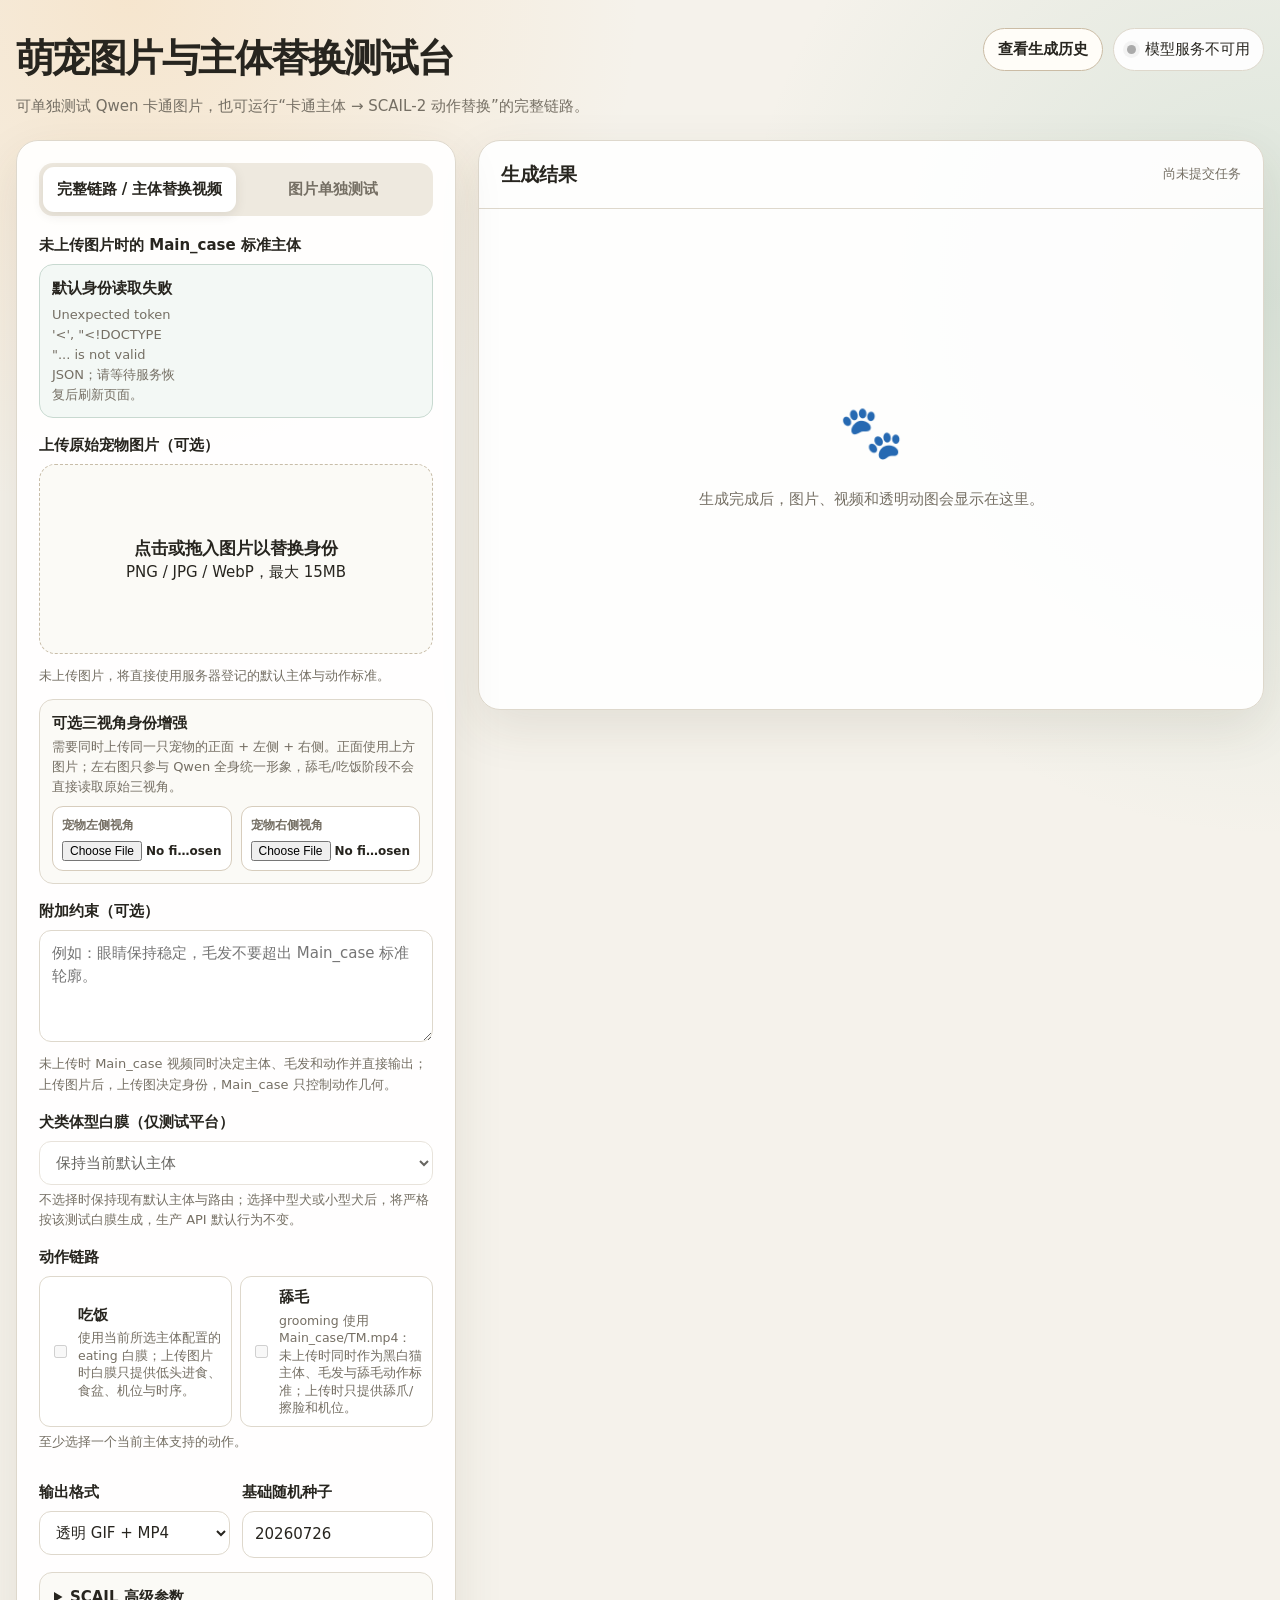
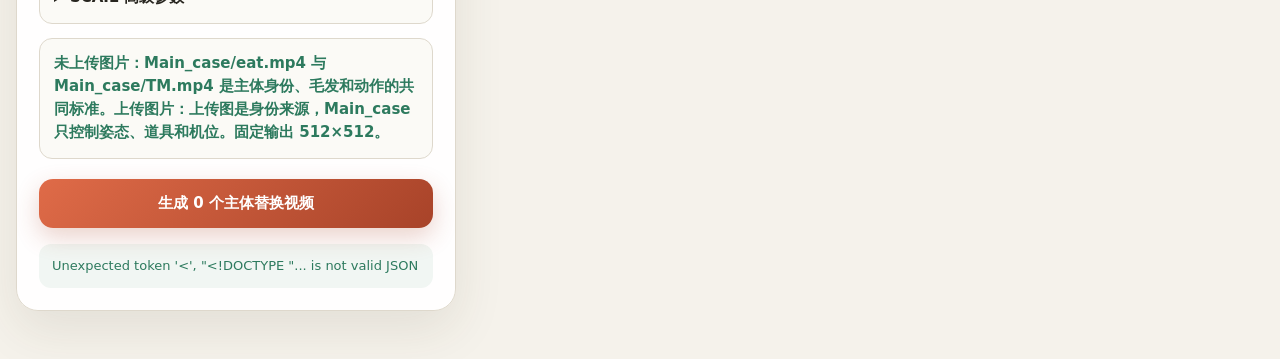
==== web/platform/index.html @ 547b2677 "feat: add test-platform dog size profiles" ====
<!doctype html>
<html lang="zh-CN">
<head>
  <meta charset="utf-8">
  <meta name="viewport" content="width=device-width, initial-scale=1">
  <title>萌宠图片与主体替换测试台</title>
  <style>
    :root {
      --bg: #f5f2eb;
      --paper: rgba(255, 255, 255, .92);
      --ink: #27251f;
      --muted: #756f64;
      --line: #ded8cc;
      --brand: #df6b48;
      --brand-dark: #a84329;
      --green: #2d7a5e;
      --shadow: 0 18px 50px rgba(73, 57, 34, .10);
    }
    * { box-sizing: border-box; }
    body {
      margin: 0;
      color: var(--ink);
      background:
        radial-gradient(circle at 10% 0%, rgba(249, 190, 115, .24), transparent 32rem),
        radial-gradient(circle at 100% 15%, rgba(110, 173, 151, .20), transparent 34rem),
        var(--bg);
      font: 15px/1.55 "Microsoft YaHei", "PingFang SC", system-ui, sans-serif;
    }
    button, input, textarea, select { font: inherit; }
    .shell { width: min(1380px, calc(100% - 32px)); margin: 0 auto; padding: 28px 0 48px; }
    header { display: flex; align-items: flex-start; justify-content: space-between; gap: 24px; margin-bottom: 22px; }
    h1 { margin: 0; font-size: clamp(26px, 3vw, 40px); letter-spacing: -.04em; }
    .subtitle { margin: 7px 0 0; color: var(--muted); }
    .header-actions { display: flex; align-items: center; gap: 10px; }
    .health { display: flex; align-items: center; gap: 9px; padding: 9px 13px; border: 1px solid var(--line); border-radius: 999px; background: var(--paper); white-space: nowrap; }
    .history-link { padding: 9px 14px; border: 1px solid #cbbca5; border-radius: 999px; color: var(--ink); background: #fffdf8; text-decoration: none; font-weight: 800; white-space: nowrap; }
    .history-link:hover { border-color: var(--brand); color: var(--brand-dark); background: #fff5ee; }
    .dot { width: 9px; height: 9px; border-radius: 50%; background: #aaa; box-shadow: 0 0 0 4px rgba(0,0,0,.04); }
    .dot.ok { background: #34a477; }
    .grid { display: grid; grid-template-columns: minmax(330px, 440px) minmax(0, 1fr); gap: 22px; align-items: start; }
    .card { border: 1px solid var(--line); border-radius: 22px; background: var(--paper); box-shadow: var(--shadow); overflow: hidden; }
    .form-card { padding: 22px; position: sticky; top: 18px; }
    .tabs { display: grid; grid-template-columns: 1fr 1fr; padding: 4px; background: #eee9df; border-radius: 14px; margin-bottom: 18px; }
    .tab { border: 0; background: transparent; color: var(--muted); padding: 11px; border-radius: 11px; cursor: pointer; font-weight: 700; }
    .tab.active { background: white; color: var(--ink); box-shadow: 0 3px 12px rgba(55, 47, 36, .10); }
    label.title { display: block; margin: 16px 0 7px; font-weight: 700; }
    .hint { color: var(--muted); font-size: 13px; margin-top: 5px; }
    .drop { display: grid; place-items: center; min-height: 190px; border: 1.5px dashed #c8bda9; border-radius: 16px; background: #fbfaf6; cursor: pointer; overflow: hidden; position: relative; text-align: center; }
    .drop.drag { border-color: var(--brand); background: #fff5ee; }
    .drop input { position: absolute; inset: 0; opacity: 0; cursor: pointer; }
    .drop img { width: 100%; height: 250px; object-fit: contain; display: none; background: repeating-conic-gradient(#eee 0 25%, #fff 0 50%) 0/20px 20px; }
    .drop-copy strong { display: block; font-size: 17px; }
    .default-subject { display: grid; grid-template-columns: 126px minmax(0, 1fr); gap: 14px; align-items: center; padding: 12px; border: 1px solid #c8d9d0; border-radius: 14px; background: #f3f8f5; }
    .default-subject img { width: 126px; height: 96px; object-fit: contain; border-radius: 10px; background: #52bf4f; }
    .default-subject strong, .default-subject span { display: block; }
    .default-subject span { margin-top: 4px; color: var(--muted); font-size: 13px; }
    .upload-note { display: flex; justify-content: space-between; align-items: center; gap: 10px; margin: 7px 0 0; }
    .clear-image { border: 1px solid #cbbca5; border-radius: 9px; padding: 6px 10px; color: var(--brand-dark); background: #fffdf8; cursor: pointer; font-size: 12px; font-weight: 700; }
    .identity-views { margin-top: 12px; padding: 12px; border: 1px solid var(--line); border-radius: 14px; background: #fbfaf6; }
    .identity-views > strong { display: block; }
    .identity-views > .hint { display: block; margin: 2px 0 9px; }
    .side-view-grid { display: grid; grid-template-columns: 1fr 1fr; gap: 9px; }
    .side-view { display: grid; gap: 6px; padding: 9px; border: 1px solid #d7cdbd; border-radius: 11px; background: white; color: var(--muted); font-size: 12px; font-weight: 700; }
    .side-view input { width: 100%; min-width: 0; color: var(--ink); font-size: 12px; }
    .side-view img { display: none; width: 100%; height: 112px; object-fit: contain; border-radius: 8px; background: repeating-conic-gradient(#eee 0 25%, #fff 0 50%) 0/16px 16px; }
    .action-check { align-items: flex-start; padding: 12px; }
    .action-check strong, .action-check small { display: block; }
    .action-check small { margin-top: 2px; color: var(--muted); line-height: 1.4; }
    textarea, input[type="number"], select { width: 100%; border: 1px solid var(--line); border-radius: 12px; background: white; color: var(--ink); outline: none; padding: 11px 12px; }
    textarea:focus, input:focus { border-color: var(--brand); box-shadow: 0 0 0 3px rgba(223,107,72,.12); }
    textarea { resize: vertical; min-height: 112px; }
    #customPoses { min-height: 74px; }
    .checks { display: grid; grid-template-columns: 1fr 1fr; gap: 8px; }
    .check { display: flex; align-items: center; gap: 8px; border: 1px solid var(--line); border-radius: 11px; padding: 9px 10px; background: #fff; cursor: pointer; }
    .row { display: grid; grid-template-columns: 1fr 1fr; gap: 12px; }
    .switch { display: flex; align-items: center; gap: 9px; padding: 10px 0 2px; }
    .mode-note, .lora-panel, .advanced { margin-top: 14px; padding: 13px 14px; border: 1px solid var(--line); border-radius: 13px; background: #fbfaf6; }
    .mode-note { color: var(--green); font-weight: 700; }
    .lora-panel .title { margin-top: 0; }
    .lora-file { width: 100%; padding: 9px; border: 1px dashed #bcae97; border-radius: 10px; background: white; }
    .lora-items { display: grid; gap: 8px; margin-top: 10px; }
    .lora-entry { display: grid; grid-template-columns: minmax(0, 1fr) 110px auto; gap: 10px; align-items: center; padding: 9px 10px; border: 1px solid var(--line); border-radius: 10px; background: white; }
    .lora-entry strong { display: block; overflow: hidden; text-overflow: ellipsis; white-space: nowrap; font-size: 13px; }
    .lora-entry small { color: var(--muted); }
    .lora-entry label { color: var(--muted); font-size: 12px; }
    .lora-entry input { margin-top: 3px; }
    .lora-remove { border: 1px solid #e4b7aa; border-radius: 9px; padding: 8px 10px; background: #fff7f4; color: var(--brand-dark); cursor: pointer; font-weight: 700; }
    .lora-remove:hover { border-color: var(--brand); background: #ffede7; }
    .lora-empty { padding: 9px 10px; border-radius: 10px; background: #f3efe7; color: var(--muted); font-size: 13px; }
    .profile-loras { display: grid; grid-template-columns: minmax(0, 1fr); gap: 6px; width: 100%; min-width: 0; margin-top: 9px; }
    .profile-lora {
      display: grid; grid-template-columns: minmax(0, 1fr) max-content; align-items: center;
      gap: 12px; width: 100%; min-width: 0; max-width: 100%; overflow: hidden;
      padding: 8px 10px; border-radius: 9px; background: #fff; border: 1px solid var(--line); font-size: 12px;
    }
    .profile-lora span:first-child { min-width: 0; overflow: hidden; text-overflow: ellipsis; white-space: nowrap; }
    .profile-lora strong { min-width: 3ch; white-space: nowrap; color: var(--green); text-align: right; }
    .fusion-note { align-self: end; padding: 10px 0 3px; color: var(--muted); font-size: 12px; }
    .advanced summary { cursor: pointer; font-weight: 800; }
    .param-grid { display: grid; grid-template-columns: repeat(3, 1fr); gap: 10px; margin-top: 10px; }
    .param-grid label { color: var(--muted); font-size: 12px; }
    .param-grid input { margin-top: 4px; }
    .actions { margin-top: 20px; }
    .submit { width: 100%; border: 0; border-radius: 14px; padding: 13px 16px; color: white; background: linear-gradient(135deg, var(--brand), var(--brand-dark)); cursor: pointer; font-weight: 800; box-shadow: 0 9px 24px rgba(168,67,41,.24); }
    .submit:disabled { opacity: .55; cursor: wait; }
    .skip-video { width: 100%; margin-top: 9px; border: 1px solid #b8aa92; border-radius: 14px; padding: 12px 16px; color: var(--ink); background: #fffdf8; cursor: pointer; font-weight: 800; }
    .skip-video:hover { background: #f7f2e8; border-color: #927d5d; }
    .skip-video:disabled { opacity: .55; cursor: wait; }
    .cancel-job { width: 100%; margin-top: 9px; border: 1px solid #c84d3a; border-radius: 14px; padding: 12px 16px; color: #a53224; background: #fff4f1; cursor: pointer; font-weight: 800; }
    .cancel-job:hover { background: #ffe7e1; }
    .cancel-job:disabled { opacity: .55; cursor: wait; }
    .result-head { display: flex; justify-content: space-between; align-items: center; gap: 16px; padding: 19px 22px; border-bottom: 1px solid var(--line); }
    .result-head h2 { margin: 0; font-size: 19px; }
    .stage { color: var(--muted); font-size: 13px; }
    .status-wrap { padding: 18px 22px; border-bottom: 1px solid var(--line); display: none; }
    .status-line { display: flex; justify-content: space-between; gap: 20px; margin-bottom: 8px; }
    .progress { height: 8px; border-radius: 99px; background: #ebe6dc; overflow: hidden; }
    .progress > div { height: 100%; width: 0; background: linear-gradient(90deg, var(--brand), #f4ad68); transition: width .35s ease; }
    .error { display: none; margin-top: 12px; padding: 11px 13px; color: #8f2f22; background: #fff0ed; border-radius: 10px; white-space: pre-wrap; }
    .warning { display: none; margin-top: 12px; padding: 11px 13px; color: #805118; background: #fff6df; border: 1px solid #efd296; border-radius: 10px; white-space: pre-wrap; }
    .empty { min-height: 500px; display: grid; place-items: center; color: var(--muted); text-align: center; padding: 32px; }
    .empty-icon { font-size: 52px; filter: grayscale(.2); }
    .gallery { display: none; padding: 18px; grid-template-columns: repeat(2, minmax(0, 1fr)); gap: 16px; }
    .output { border: 1px solid var(--line); border-radius: 16px; overflow: hidden; background: #fff; }
    .output.warning-output { border-color: #e4b55e; }
    .media { aspect-ratio: 1; display: grid; place-items: center; background: repeating-conic-gradient(#e9e9e7 0 25%, #fff 0 50%) 0/24px 24px; }
    .media.opaque { background: #f3efe7; }
    .media img, .media video { width: 100%; height: 100%; object-fit: contain; }
    .meta { display: flex; justify-content: space-between; align-items: center; gap: 12px; padding: 11px 13px; }
    .meta strong { display: block; font-size: 14px; }
    .meta small { color: var(--muted); }
    .download { color: var(--brand-dark); text-decoration: none; font-weight: 700; white-space: nowrap; }
    .engine { margin-top: 16px; padding: 12px 13px; border-radius: 12px; background: #f1f6f3; color: var(--green); font-size: 13px; }
    [hidden] { display: none !important; }
    @media (max-width: 900px) {
      .grid { grid-template-columns: 1fr; }
      .form-card { position: static; }
      header { flex-direction: column; }
      .header-actions { width: 100%; flex-wrap: wrap; }
    }
    @media (max-width: 560px) {
      .shell { width: min(100% - 20px, 1380px); padding-top: 18px; }
      .gallery { grid-template-columns: 1fr; padding: 12px; }
      .form-card { padding: 16px; }
      .checks, .row, .param-grid, .side-view-grid { grid-template-columns: 1fr; }
      .default-subject { grid-template-columns: 92px minmax(0, 1fr); }
      .default-subject img { width: 92px; height: 76px; }
    }
  </style>
</head>
<body>
  <div class="shell">
    <header>
      <div>
        <h1>萌宠图片与主体替换测试台</h1>
        <p class="subtitle">可单独测试 Qwen 卡通图片，也可运行“卡通主体 → SCAIL‑2 动作替换”的完整链路。</p>
      </div>
      <div class="header-actions">
        <a class="history-link" href="history" target="_blank" rel="noopener">查看生成历史</a>
        <div class="health"><span id="healthDot" class="dot"></span><span id="healthText">正在检查模型…</span></div>
      </div>
    </header>

    <main class="grid">
      <section class="card form-card">
        <div class="tabs" role="tablist" aria-label="生成模式">
          <button class="tab active" type="button" role="tab" aria-selected="true" data-ui-mode="replacement">完整链路 / 主体替换视频</button>
          <button class="tab" type="button" role="tab" aria-selected="false" data-ui-mode="image">图片单独测试</button>
        </div>

        <form id="form">
          <input id="subjectProfile" name="subject_profile" type="hidden" value="">

          <label id="defaultSubjectLabel" class="title">未上传图片时的 Main_case 标准主体</label>
          <div id="defaultSubject" class="default-subject">
            <img id="defaultSubjectPreview" alt="默认身份预览" hidden>
            <div>
              <strong id="defaultSubjectName">正在读取服务器默认身份…</strong>
              <span id="defaultSubjectStatus">正在读取 Main_case 主体与动作标准。</span>
            </div>
          </div>

          <label id="imageLabel" class="title">上传原始宠物图片（可选）</label>
          <div id="drop" class="drop">
            <input id="image" name="image" type="file" accept="image/png,image/jpeg,image/webp">
            <div id="dropCopy" class="drop-copy"><strong id="dropTitle">点击或拖入图片以替换身份</strong><span>PNG / JPG / WebP，最大 15MB</span></div>
            <img id="preview" alt="上传主体预览">
          </div>
          <div class="upload-note">
            <span id="subjectSourceHint" class="hint">未上传图片，将直接使用 Main_case 标准视频中的主体与动作。</span>
            <button id="clearImage" class="clear-image" type="button" hidden>移除上传并恢复默认身份</button>
          </div>

          <div id="multiViewPanel" class="identity-views">
            <strong>可选三视角身份增强</strong>
            <span class="hint">需要同时上传同一只宠物的正面 + 左侧 + 右侧。正面使用上方图片；左右图只参与 Qwen 全身统一形象，舔毛/吃饭阶段不会直接读取原始三视角。</span>
            <div class="side-view-grid">
              <label class="side-view">宠物左侧视角
                <input id="imageLeft" name="image_left" type="file" accept="image/png,image/jpeg,image/webp">
                <img id="previewLeft" alt="宠物左侧视角预览">
              </label>
              <label class="side-view">宠物右侧视角
                <input id="imageRight" name="image_right" type="file" accept="image/png,image/jpeg,image/webp">
                <img id="previewRight" alt="宠物右侧视角预览">
              </label>
            </div>
          </div>

          <label id="promptLabel" class="title" for="prompt">附加约束（可选）</label>
          <textarea id="prompt" name="prompt" placeholder="例如：眼睛保持稳定，背部毛发不额外膨胀。未上传图片时按 Main_case 主体与动作标准直出；上传图片时才执行主体替换。"></textarea>
          <p id="promptHint" class="hint">未上传图片：Main_case/eat.mp4 与 TM.mp4 同时决定主体、毛发、动作和道具并确定性直出。上传图片：上传图决定身份，Main_case 只提供动作几何。</p>

          <div id="replacementPanel">
            <label class="title" for="dogSizeProfile">犬类体型白膜（仅测试平台）</label>
            <select id="dogSizeProfile" disabled>
              <option value="">保持当前默认主体</option>
              <option value="dog_medium_white_model_test_v1">中型犬</option>
              <option value="dog_small_white_model_test_v1">小型犬</option>
            </select>
            <p id="dogSizeHint" class="hint">不选择时保持现有默认主体与路由；选择中型犬或小型犬后，将严格按该测试白膜生成，生产 API 默认行为不变。</p>

            <label class="title">动作链路</label>
            <div class="checks">
              <label class="check action-check">
                <input class="action" type="checkbox" value="eating" checked disabled>
                <span><strong>吃饭</strong><small>使用当前所选主体配置的 eating 白膜；上传图片时白膜只提供低头进食、食盆、机位与时序。</small></span>
              </label>
              <label class="check action-check">
                <input class="action" type="checkbox" value="grooming" disabled>
                <span><strong>舔毛</strong><small>grooming 使用 Main_case/TM.mp4：未上传时同时作为黑白猫主体、毛发与舔毛动作标准；上传时只提供舔爪/擦脸和机位。</small></span>
              </label>
              <label class="check action-check" hidden>
                <input class="action" type="checkbox" value="standing" disabled>
                <span><strong>站立</strong><small>使用所选中型犬或小型犬的 standing 白膜；上传图片时白膜只提供犬类体型、站姿动作几何、机位与时序。</small></span>
              </label>
            </div>
            <p id="actionHint" class="hint">至少选择一个当前主体支持的动作；同时选择时按顺序生成多段视频。服务器会使用对应标准视频的标准化运行副本。</p>

            <div class="row">
              <div>
                <label class="title" for="format">输出格式</label>
                <select id="format">
                  <option value="transparent_gif">透明 GIF + MP4</option>
                  <option value="mp4">仅 MP4</option>
                </select>
              </div>
              <div>
                <label class="title" for="seed">基础随机种子</label>
                <input id="seed" type="number" min="0" value="20260726">
              </div>
            </div>

            <details class="advanced">
              <summary>SCAIL 高级参数</summary>
              <div class="param-grid">
                <label>SCAIL 步数<input id="scailSteps" type="number" min="4" max="12" value="6"></label>
                <label>动作跟随强度<input id="poseStrength" type="number" min="0" max="2" step="0.05" placeholder="按动作默认值"></label>
              </div>
              <p class="hint">推荐保持 6 步并留空动作跟随强度；留空时吃饭和舔毛会分别使用已验证的默认值。</p>
            </details>

            <div class="mode-note">未上传图片：Main_case/eat.mp4 与 Main_case/TM.mp4 是主体身份、毛发和动作的共同标准。上传图片：上传图是身份来源，Main_case 只控制姿态、道具和机位。固定输出 512×512。</div>
          </div>

          <div id="imagePanel" hidden>
            <div id="imageProfilePanel" class="lora-panel">
              <label class="title" for="imageProfile">图片基准配置</label>
              <select id="imageProfile">
                <option value="pet-multipose-20260717-v2" data-lora-count="2" data-qwen-steps="6" data-identity-palette-guard="true" selected>20260717 小猫多姿态统一基准 v2</option>
                <option value="">不使用任务基准</option>
              </select>
              <p class="hint">统一身份、毛色、3D 卡通风格、完整全身构图、LoRA 与 Qwen 参数；中文提示词会先在服务器本地翻译为英文。</p>
              <div id="profileLoras" class="profile-loras">
                <div class="profile-lora"><span title="宠物小猫 _ 写实摄影_v3.0.safetensors">宠物小猫 _ 写实摄影_v3.0.safetensors</span><strong>0.50</strong></div>
                <div class="profile-lora"><span title="Qwen Image-Kitten Photography_QWEN-小猫摄影.safetensors">Qwen Image-Kitten Photography_QWEN-小猫摄影.safetensors</span><strong>0.60</strong></div>
              </div>
              <p id="profilePolicy" class="hint">未添加额外 LoRA 时使用以上基准；添加后可选择替换或叠加。</p>
            </div>

            <div class="lora-panel">
              <label class="title" for="lora">逐个添加用户 LoRA（可选）</label>
              <input id="lora" class="lora-file" type="file" accept=".safetensors,application/octet-stream">
              <p class="hint">每次添加 1 个，最多 4 个；单个最大 2GB、合计最大 4GB。可单独删除，并按规范化文件名拦截重复添加。</p>
              <div id="loraEntries" class="lora-items"><div class="lora-empty">尚未添加额外 LoRA，将使用上方图片基准</div></div>
              <div class="row">
                <div>
                  <label class="title" for="loraMode">融合方式</label>
                  <select id="loraMode">
                    <option id="loraModeReplace" value="replace">上传 LoRA 替换图片基准</option>
                    <option id="loraModeStack" value="stack">上传 LoRA 叠加图片基准</option>
                  </select>
                </div>
                <div id="fusionNote" class="fusion-note">“替换”只使用上传项；“叠加”会把上传项接在基准 LoRA 后。</div>
              </div>
            </div>

            <label class="title">图片姿态</label>
            <div class="checks">
              <label class="check"><input class="pose" data-pose-key="running" type="checkbox" value="三分之四侧面完整全身视角，呈稳定的起跑准备站姿；身体略微前倾，头部自然抬起，四条腿完整可见并前后错开，四只完整爪全部清晰压在同一地面基线上且没有悬空缝隙，远侧腿不能被身体遮住或与近侧腿重叠；尾巴从根部到末端完整可见。这是供后续动画使用的静态落地准备姿态，不是奔跑瞬间、跳跃或四脚腾空" checked><span>奔跑</span></label>
              <label class="check"><input class="pose" data-pose-key="eating" type="checkbox" value="俯身低头，嘴巴凑近浅米色陶瓷猫粮碗，碗内装有棕色颗粒猫粮，正在进食的自然动态" checked><span>吃饭</span></label>
              <label class="check"><input class="pose" data-pose-key="drinking" type="checkbox" value="俯身低头，嘴巴凑近浅米色陶瓷水碗，碗内装有平静清水，一小段短小粉色三角形舌尖从下唇伸出并与水面相交接触，舌尖长度不超过头部宽度的二十分之一，正在喝水的自然动态" checked><span>喝水</span></label>
              <label class="check"><input class="pose" data-pose-key="lying_down" type="checkbox" value="身体自然降低并完整趴卧，胸腹贴近地面，前爪平行向前伸出，后腿自然收拢，头部轻轻抬起，尾巴沿身体一侧完整弯曲，安静趴卧的自然状态" checked><span>趴卧</span></label>
            </div>
            <label class="title" for="customPoses">自定义姿态（可选，每行一个）</label>
            <textarea id="customPoses" placeholder="例如：sitting and gently waving one front paw"></textarea>
            <p id="imagePoseHint" class="hint">每次任务都会生成 1 张卡通角色基准图，并生成全部所选姿态图；至少选择或填写一个姿态。</p>

            <details class="advanced">
              <summary>Qwen 高级参数</summary>
              <div class="param-grid">
                <label>Qwen 步数<input id="qwenSteps" type="number" min="1" max="30" value="6"></label>
                <label>Qwen CFG<input id="qwenCfg" type="number" min="0.1" max="5" step="0.1" value="1.0"></label>
                <label>重绘强度<input id="qwenDenoise" type="number" min="0.1" max="1" step="0.05" value="1.0"></label>
              </div>
              <p id="qwenHint" class="hint">Qwen 步数允许 1–30；当前图片基准默认使用 6 步。</p>
            </details>

            <div class="row">
              <div>
                <label class="title" for="seedImage">随机种子</label>
                <input id="seedImage" type="number" min="0" value="20260726">
              </div>
            </div>
            <div class="mode-note">图片模式只运行 Qwen 生图，固定提交 keyframe_video + request_kind=image + skip_video=true，不会启动 Wan 或 SCAIL。</div>
          </div>

          <div class="actions">
            <button id="submit" class="submit" type="submit">生成 1 个主体替换视频</button>
            <button id="cancelJob" class="cancel-job" type="button" hidden>终止当前任务</button>
          </div>
          <div id="engine" class="engine">等待 SCAIL‑2 模型信息…</div>
        </form>
      </section>

      <section class="card">
        <div class="result-head"><h2>生成结果</h2><span id="jobId" class="stage">尚未提交任务</span></div>
        <div id="statusWrap" class="status-wrap">
          <div class="status-line"><strong id="stageText">等待中</strong><span id="percent">0%</span></div>
          <div class="progress"><div id="bar"></div></div>
          <div id="warning" class="warning"></div>
          <div id="error" class="error"></div>
        </div>
        <div id="empty" class="empty"><div><div class="empty-icon">🐾</div><p>生成完成后，图片、视频和透明动图会显示在这里。</p></div></div>
        <div id="gallery" class="gallery"></div>
      </section>
    </main>
  </div>

  <script>
    const $ = (id) => document.getElementById(id);
    const MAX_UPLOAD_BYTES = 15 * 1024 * 1024;
    const MAX_LORA_FILES = 4;
    const MAX_LORA_FILE_BYTES = 2 * 1024 * 1024 * 1024;
    const MAX_LORA_TOTAL_BYTES = 4 * 1024 * 1024 * 1024;
    const DEFAULT_IMAGE_PROMPT = '以参考图片中的宠物为唯一身份标准，完整保留毛色和花纹位置、脸型、眼睛颜色与间距、耳形、鼻色、毛长、体型比例和尾巴特征；生成高品质萌系3D卡通角色，毛发细腻柔软，光照明亮柔和，保持自然无衣服无配饰的完整全身形象。不继承或固定参考图中的姿态、肢体坐标和构图，具体动作只由所选姿态决定。';
    const actionLabels = {eating: '吃饭', grooming: '舔毛', standing: '站立'};
    const dogSizeProfileIds = new Set([
      'dog_medium_white_model_test_v1',
      'dog_small_white_model_test_v1'
    ]);
    const loraItems = [];
    const imageProfiles = new Map();
    const subjectProfiles = new Map();
    const promptByMode = {replacement: '', image: DEFAULT_IMAGE_PROMPT};
    const promptTouchedByMode = {replacement: false, image: false};
    let uiMode = 'replacement';
    let healthState = null;
    let imageProfilesInitialized = false;
    let pollTimer = null;
    let currentJob = null;
    let uploadedPreviewUrl = null;
    const sidePreviewUrls = {left: null, right: null};
    let subjectsReady = false;
    let defaultSubjectProfileId = '';
    let availableSubjectActions = new Map();
    let defaultSubjectDisplayName = '';
    let defaultDrivingStandardsSummary = '';
    let pollFailureCount = 0;
    let renderedOutputSignature = null;

    const labels = {
      subject_reference: 'SCAIL 主体参考图（身份/外观）',
      subject_reference_mask: 'SCAIL 主体参考遮罩（身份/外观区域）',
      reference_identity_mask: 'SCAIL 主体参考遮罩（身份/外观区域）',
      main_case_geometry_guide: 'Main_case 动作几何引导图（姿态/道具/机位）',
      main_case_geometry_mask: 'Main_case 动作几何遮罩（主体/道具区域）',
      final_video_fur_surface_audit: '最终视频毛发表面抽帧审计（JSON）',
      uploaded_identity_cutout: '上传主体抠图（身份唯一来源）',
      uploaded_identity_reference_input: '上传主体 SCAIL 输入参考（非默认主体）',
      eating_geometry_guide: 'Main_case 吃饭几何引导图（姿态/道具/机位）',
      grooming_geometry_guide: 'Main_case 舔毛几何引导图（姿态/道具/机位）',
      driving_template: 'Main_case 动作标准（姿态/道具/机位）',
      driving_template_preview: 'Main_case 动作标准预览（姿态/道具/机位）',
      standard_direct_reference: 'Main_case 主体与动作标准参考图',
      standard_direct_selected_frame: 'Main_case 主体与动作标准代表帧',
      standard_direct_mask: 'Main_case 主体与道具标准蒙版',
      standard_direct_provenance: 'Main_case 标准直出溯源（JSON）',
      subject_replacement_video: '主体替换 MP4',
      video_preview: '视频 MP4',
      cartoon_reference: '卡通角色基准图',
      transparent_keyframe: '姿态首帧',
      keyframe: '姿态首帧',
      transparent_gif: '透明 GIF',
      transparent_apng: '软边 APNG',
      transparent_image: '透明图片',
      image: '生成图片'
    };
    const stageLabels = {
      queued: '等待执行',
      waiting_for_gpu: '等待 GPU',
      preparing_subject_replacement: '正在准备主体替换任务',
      preparing_subject_reference: '正在准备身份/外观参考图',
      subject_references_ready: '身份/外观参考已准备完成',
      preparing_driving_template: '正在准备 Main_case 动作标准',
      generating_cartoon_reference: '正在生成卡通基准图',
      retrying_cartoon_reference: '基准图质量或身份不合格，正在自动恢复',
      generating_cartoon_keyframes: '正在生成姿态图片',
      generating_keyframes: '正在生成姿态图片',
      retrying_cartoon_keyframe: '姿态完整性不足，正在换种子重试',
      finalizing_keyframes: '正在整理生成图片',
      completed_keyframes_only: '图片生成完成',
      generating_subject_replacement: '正在使用 SCAIL 生成主体替换视频',
      extracting_transparent_animation: '正在提取透明动图',
      verifying_profile_standard_direct: '正在核验 Main_case 主体与动作标准',
      copying_profile_standard_direct: '正在生成 Main_case 标准白底视频',
      matting_profile_standard_direct_outputs: '正在逐帧移除 Main_case 标准绿幕',
      publishing_profile_standard_transparency: '正在发布 Main_case 标准透明动图',
      stabilizing_transparent_animation: '正在处理透明动图',
      finalizing_subject_replacement: '正在整理主体替换结果',
      cancel_requested: '正在终止任务',
      cancelled: '任务已终止',
      completed: '生成完成',
      failed: '生成失败'
    };

    function selectedActions() {
      return [...document.querySelectorAll('.action:checked:not(:disabled)')].map(input => input.value);
    }

    function selectedSubjectProfile() {
      return subjectProfiles.get($('subjectProfile').value) || null;
    }

    function updateActionCopy() {
      const actions = selectedActions();
      const profile = selectedSubjectProfile();
      const standardName = profile?.display_name || defaultSubjectDisplayName || '当前主体配置';
      if (uiMode === 'replacement') $('submit').textContent = `生成 ${actions.length || 0} 个主体替换视频`;
      $('actionHint').textContent = actions.length
        ? `将按“${standardName}”生成：${actions.map(action => actionLabels[action] || action).join('、')}。未上传时使用所选主体；上传时由上传图提供身份与外观。`
        : '至少选择一个当前主体支持的动作。';
    }

    function selectedImagePoses() {
      const poses = [...document.querySelectorAll('.pose:checked')].map(input => input.value);
      $('customPoses').value.split(/\r?\n/).map(value => value.trim()).filter(Boolean).forEach(value => poses.push(value));
      return poses;
    }

    function imageProfileEnabled() {
      return Boolean($('imageProfile').value);
    }

    function selectedProfileLoraCount() {
      return Math.max(0, Number($('imageProfile').selectedOptions[0]?.dataset.loraCount || 0));
    }

    function maxUploadedLoras() {
      return imageProfileEnabled() && $('loraMode').value === 'stack'
        ? Math.max(0, MAX_LORA_FILES - selectedProfileLoraCount())
        : MAX_LORA_FILES;
    }

    function formatFileSize(bytes) {
      if (bytes >= 1024 ** 3) return `${(bytes / 1024 ** 3).toFixed(2)} GB`;
      if (bytes >= 1024 ** 2) return `${(bytes / 1024 ** 2).toFixed(1)} MB`;
      return `${Math.max(1, Math.round(bytes / 1024))} KB`;
    }

    function loraFilenameKey(filename) {
      return filename.normalize('NFKC').trim().toLocaleLowerCase('zh-CN');
    }

    function renderLoraEntries() {
      $('loraEntries').replaceChildren();
      if (!loraItems.length) {
        const empty = document.createElement('div');
        empty.className = 'lora-empty';
        empty.textContent = imageProfileEnabled() ? '尚未添加额外 LoRA，将使用上方图片基准' : '尚未添加 LoRA';
        $('loraEntries').appendChild(empty);
        return;
      }
      loraItems.forEach((item, index) => {
        const row = document.createElement('div');
        row.className = 'lora-entry';
        const info = document.createElement('div');
        const name = document.createElement('strong');
        name.textContent = `${index + 1}. ${item.file.name}`;
        name.title = item.file.name;
        const size = document.createElement('small');
        size.textContent = formatFileSize(item.file.size);
        info.append(name, size);
        const strengthLabel = document.createElement('label');
        strengthLabel.textContent = '融合强度';
        const strength = document.createElement('input');
        strength.className = 'lora-strength';
        strength.type = 'number';
        strength.min = '0';
        strength.max = '2';
        strength.step = '0.05';
        strength.value = String(item.strength);
        strength.addEventListener('input', () => { item.strength = strength.value; });
        strengthLabel.appendChild(strength);
        const remove = document.createElement('button');
        remove.className = 'lora-remove';
        remove.type = 'button';
        remove.textContent = '删除';
        remove.setAttribute('aria-label', `删除 LoRA：${item.file.name}`);
        remove.addEventListener('click', () => {
          loraItems.splice(index, 1);
          renderLoraEntries();
        });
        row.append(info, strengthLabel, remove);
        $('loraEntries').appendChild(row);
      });
    }

    function addLoraFile(file) {
      if (loraItems.length >= maxUploadedLoras()) return `当前融合配置最多还能添加 ${maxUploadedLoras()} 个 LoRA，请先删除一个或改用“替换”`;
      if (!file.name.toLocaleLowerCase('zh-CN').endsWith('.safetensors')) return 'LoRA 必须是 .safetensors 文件';
      if (file.size > MAX_LORA_FILE_BYTES) return '单个 LoRA 文件不能超过 2GB';
      if (loraItems.some(item => loraFilenameKey(item.file.name) === loraFilenameKey(file.name))) return `文件名“${file.name}”已经添加，请勿重复添加`;
      if (loraItems.reduce((total, item) => total + item.file.size, 0) + file.size > MAX_LORA_TOTAL_BYTES) return 'LoRA 文件合计不能超过 4GB';
      loraItems.push({file, strength: '0.8'});
      return '';
    }

    function renderProfileLoras(profile) {
      $('profileLoras').replaceChildren();
      (profile?.user_loras || []).forEach(item => {
        const row = document.createElement('div');
        row.className = 'profile-lora';
        const name = document.createElement('span');
        name.textContent = item.original_filename || item.model_name;
        name.title = name.textContent;
        const strength = document.createElement('strong');
        strength.textContent = Number(item.strength).toFixed(2);
        row.append(name, strength);
        $('profileLoras').appendChild(row);
      });
    }

    function applyPosePresets(profile) {
      const presets = new Map((profile?.pose_presets || []).map(item => [item.id, item]));
      document.querySelectorAll('.pose[data-pose-key]').forEach(input => {
        const preset = presets.get(input.dataset.poseKey);
        if (!preset) return;
        input.value = preset.prompt_zh;
        input.title = `${preset.label}：${preset.prompt_zh}`;
        const text = input.closest('label')?.querySelector('span');
        if (text) text.textContent = preset.label;
      });
    }

    function applyImageProfile(profile, resetPrompt = false) {
      if (!profile) return;
      renderProfileLoras(profile);
      applyPosePresets(profile);
      if ((resetPrompt || !promptTouchedByMode.image) && profile.default_prompt) {
        promptByMode.image = profile.default_prompt;
        if (uiMode === 'image') $('prompt').value = profile.default_prompt;
        promptTouchedByMode.image = false;
      }
      $('qwenSteps').value = String(profile.qwen_steps || 6);
      $('qwenHint').textContent = `Qwen 步数允许 1–30；当前图片基准默认使用 ${profile.qwen_steps || 6} 步。`;
    }

    function registerImageProfiles(profileState) {
      (profileState?.items || []).forEach(profile => {
        imageProfiles.set(profile.id, profile);
        let option = [...$('imageProfile').options].find(item => item.value === profile.id);
        if (!option) {
          option = document.createElement('option');
          option.value = profile.id;
          $('imageProfile').insertBefore(option, [...$('imageProfile').options].find(item => !item.value) || null);
        }
        option.textContent = profile.label || profile.id;
        option.dataset.loraCount = String(profile.user_loras?.length || 0);
        option.dataset.qwenSteps = String(profile.qwen_steps || 6);
        option.dataset.identityPaletteGuard = profile.identity_palette_guard ? 'true' : 'false';
      });
      const active = imageProfiles.get($('imageProfile').value);
      if (active && !imageProfilesInitialized) applyImageProfile(active);
      else if (active) renderProfileLoras(active);
      imageProfilesInitialized = true;
      updateProfileCopy();
    }

    function updateProfileCopy() {
      const enabled = imageProfileEnabled();
      const profile = imageProfiles.get($('imageProfile').value);
      $('profileLoras').hidden = !enabled;
      $('profilePolicy').textContent = enabled
        ? `${profile?.identity_palette_guard ? '系统会自动识别参考图毛色并拦截重新着色；' : ''}额外 LoRA 可替换或叠加本基准。`
        : '当前不使用任务基准，仅使用本次上传的 LoRA。';
      $('loraModeReplace').textContent = enabled ? '上传 LoRA 替换图片基准' : '替换内置风格 LoRA';
      $('loraModeStack').textContent = enabled ? '上传 LoRA 叠加图片基准' : '叠加内置风格 LoRA';
      $('fusionNote').textContent = enabled ? '“替换”只使用上传项；“叠加”会把上传项接在基准 LoRA 后。' : '每个 LoRA 可单独设置 0–2 强度。';
      renderLoraEntries();
    }

    function updateImageCopy() {
      const poseCount = selectedImagePoses().length;
      if (uiMode === 'image') $('submit').textContent = `生成 ${poseCount + 1} 张图片`;
      $('imagePoseHint').textContent = poseCount
        ? `将生成 1 张卡通角色基准图及 ${poseCount} 张姿态图。`
        : '每次任务都会生成卡通角色基准图；请至少选择或填写一个姿态。';
    }

    function updateEngineCopy() {
      if (!healthState) return;
      const pipeline = healthState.pipeline || {};
      if (uiMode === 'image') {
        const qwen = pipeline.qwen_style || {};
        const translation = pipeline.prompt_translation || {};
        $('engine').textContent = `图片：Qwen Image${qwen.enabled ? ` + 猫咪 LoRA ${qwen.strength}` : ''} ｜ 本地中英翻译：${translation.ok ? '就绪' : '不可用'} ｜ 步数范围：1–30`;
        return;
      }
      const replacement = pipeline.subject_replacement || healthState.subject_replacement || {};
      const actions = Array.isArray(replacement.actions)
        ? replacement.actions.map(action => typeof action === 'string' ? (actionLabels[action] || action) : (action.label || actionLabels[action.id] || action.id)).filter(Boolean).join('、')
        : '吃饭、舔毛';
      const defaultProfile = replacement.default_subject_profile || $('subjectProfile').value || '由服务端决定';
      const standardDirect = replacement.standard_direct || {};
      const defaultEngine = standardDirect.enabled && standardDirect.status === 'ready'
        ? `Main_case 标准直出（无 GPU，${standardDirect.revision || defaultProfile}）`
        : `默认链路 ${replacement.engine || 'SCAIL‑2 14B FP8'}`;
      $('engine').textContent = `未上传：${defaultEngine} ｜ 上传主体：${replacement.engine || 'SCAIL‑2 14B FP8'} ｜ 动作：${actions}`;
    }

    function updateModeUi(nextMode) {
      if (nextMode && nextMode !== uiMode) {
        promptByMode[uiMode] = $('prompt').value;
        uiMode = nextMode;
        $('prompt').value = promptByMode[uiMode];
      }
      const imageMode = uiMode === 'image';
      $('replacementPanel').hidden = imageMode;
      $('imagePanel').hidden = !imageMode;
      $('multiViewPanel').hidden = imageMode;
      $('imageLeft').disabled = imageMode;
      $('imageRight').disabled = imageMode;
      if (imageMode) resetSideViews();
      $('defaultSubjectLabel').hidden = imageMode;
      $('defaultSubject').hidden = imageMode || Boolean($('image').files[0]);
      $('imageLabel').textContent = imageMode ? '上传参考图片（必填）' : '上传原始宠物图片（可选）';
      $('dropTitle').textContent = imageMode ? '点击或拖入参考图片' : '点击或拖入图片以替换身份';
      $('promptLabel').textContent = imageMode ? '卡通图片提示词（必填）' : '附加约束（可选）';
      $('prompt').placeholder = imageMode
        ? '描述需要保留的宠物特征、卡通风格、毛发和完整全身构图。'
        : '例如：眼睛保持稳定，毛发不要超出 Main_case 标准轮廓。';
      $('prompt').required = imageMode;
      $('image').required = imageMode;
      $('promptHint').textContent = imageMode
        ? '中文会先在服务器本地翻译成英文；身份与动作模板由所选图片基准统一。'
        : '未上传时 Main_case 视频同时决定主体、毛发和动作并直接输出；上传图片后，上传图决定身份，Main_case 只控制动作几何。';
      $('clearImage').textContent = imageMode ? '清除图片' : '移除上传并恢复默认身份';
      $('subjectSourceHint').textContent = $('image').files[0]
        ? (imageMode ? `当前参考图片：${$('image').files[0].name}` : uploadedSubjectHint())
        : (imageMode ? '图片单独测试必须上传参考图片。' : replacementSubjectHint());
      document.querySelectorAll('.tab').forEach(button => {
        const active = button.dataset.uiMode === uiMode;
        button.classList.toggle('active', active);
        button.setAttribute('aria-selected', String(active));
      });
      if (imageMode) updateImageCopy(); else updateActionCopy();
      updateEngineCopy();
    }

    function resetUploadedPreview() {
      if (uploadedPreviewUrl) URL.revokeObjectURL(uploadedPreviewUrl);
      uploadedPreviewUrl = null;
      $('image').value = '';
      $('preview').removeAttribute('src');
      $('preview').style.display = 'none';
      $('dropCopy').style.display = '';
      $('clearImage').hidden = true;
      resetSideViews();
      $('defaultSubject').hidden = uiMode === 'image';
      $('subjectSourceHint').textContent = uiMode === 'image' ? '图片单独测试必须上传参考图片。' : replacementSubjectHint();
    }

    function useFile(file) {
      if (!file) return;
      if (!['image/png', 'image/jpeg', 'image/webp'].includes(file.type)) {
        alert('仅支持 PNG、JPG 或 WebP 图片');
        resetUploadedPreview();
        return;
      }
      if (file.size > MAX_UPLOAD_BYTES) {
        alert('上传图片不能超过 15MB');
        resetUploadedPreview();
        return;
      }
      if (uploadedPreviewUrl) URL.revokeObjectURL(uploadedPreviewUrl);
      uploadedPreviewUrl = URL.createObjectURL(file);
      $('preview').src = uploadedPreviewUrl;
      $('preview').style.display = 'block';
      $('dropCopy').style.display = 'none';
      $('clearImage').hidden = false;
      $('defaultSubject').hidden = true;
      $('subjectSourceHint').textContent = uiMode === 'image'
        ? `当前参考图片：${file.name}`
        : uploadedSubjectHint();
    }

    function resetSideViews() {
      ['left', 'right'].forEach(role => {
        if (sidePreviewUrls[role]) URL.revokeObjectURL(sidePreviewUrls[role]);
        sidePreviewUrls[role] = null;
        const input = role === 'left' ? $('imageLeft') : $('imageRight');
        const preview = role === 'left' ? $('previewLeft') : $('previewRight');
        input.value = '';
        preview.removeAttribute('src');
        preview.style.display = 'none';
      });
    }

    function useSideFile(role, file) {
      const input = role === 'left' ? $('imageLeft') : $('imageRight');
      const preview = role === 'left' ? $('previewLeft') : $('previewRight');
      if (sidePreviewUrls[role]) URL.revokeObjectURL(sidePreviewUrls[role]);
      sidePreviewUrls[role] = null;
      preview.removeAttribute('src');
      preview.style.display = 'none';
      if (!file) {
        $('subjectSourceHint').textContent = $('image').files[0]
          ? uploadedSubjectHint()
          : replacementSubjectHint();
        return;
      }
      if (!['image/png', 'image/jpeg', 'image/webp'].includes(file.type)) {
        alert('左右视角仅支持 PNG、JPG 或 WebP 图片');
        input.value = '';
      } else if (file.size > MAX_UPLOAD_BYTES) {
        alert('每张视角图片不能超过 15MB');
        input.value = '';
      } else {
        sidePreviewUrls[role] = URL.createObjectURL(file);
        preview.src = sidePreviewUrls[role];
        preview.style.display = 'block';
      }
      $('subjectSourceHint').textContent = $('image').files[0]
        ? uploadedSubjectHint()
        : replacementSubjectHint();
    }

    function setDefaultSubjectPreview(url) {
      if (!url || $('defaultSubjectPreview').src === new URL(url, window.location.href).href) return;
      $('defaultSubjectPreview').hidden = false;
      $('defaultSubjectPreview').src = url;
    }

    function shortSha(value) {
      const digest = typeof value === 'string' ? value.trim() : '';
      return /^[0-9a-f]{64}$/i.test(digest) ? digest.slice(0, 8) : 'SHA 未登记';
    }

    function drivingStandardsSummary(profile) {
      const profileActionIds = (Array.isArray(profile?.actions) ? profile.actions : [])
        .map(action => typeof action === 'string' ? action : action?.id)
        .filter(Boolean);
      const standards = profile?.driving_standards;
      if (!standards || typeof standards !== 'object') {
        return profileActionIds.length
          ? `已登记动作：${profileActionIds.map(action => actionLabels[action] || action).join('、')}。`
          : '动作标准元数据未登记。';
      }
      const records = standards.actions && typeof standards.actions === 'object'
        ? standards.actions
        : {};
      const actionSummary = (action, label) => {
        const record = records[action];
        if (!record || typeof record !== 'object') return `${label}未登记`;
        const rawFilename = typeof record.source_filename === 'string'
          ? record.source_filename
          : '';
        const filename = rawFilename.replace(/\\/g, '/').split('/').pop() || '源文件未登记';
        return `${label} ${filename}（SHA ${shortSha(record.source_sha256)}）`;
      };
      const revision = typeof standards.revision === 'string' && standards.revision.trim()
        ? standards.revision.trim()
        : '版本未登记';
      const summaries = profileActionIds.map(action => actionSummary(action, actionLabels[action] || action));
      return `主体与动作标准 ${revision}：${summaries.join('；')}。未上传时它们同时控制身份、毛发、动作和道具。`;
    }

    function replacementSubjectHint() {
      return defaultSubjectDisplayName
        ? `未上传图片，将直接使用当前所选主体：${defaultSubjectDisplayName}，并按所选标准动作输出。`
        : '未上传图片，将直接使用服务器登记的默认主体与动作标准。';
    }

    function uploadedSubjectHint() {
      const front = $('image').files[0];
      const left = $('imageLeft').files[0];
      const right = $('imageRight').files[0];
      if (!front) return replacementSubjectHint();
      if (left && right) {
        return `当前三视角主体：正面 ${front.name}；左侧 ${left.name}；右侧 ${right.name}。三张图只用于统一 Qwen 全身身份。`;
      }
      if (left || right) {
        return `三视角尚未完整：已选择正面和${left ? '左侧' : '右侧'}，还需要${left ? '右侧' : '左侧'}图片。`;
      }
      return `当前上传主体（单图兼容）：${front.name}。也可同时补充同一宠物的左侧和右侧视角。`;
    }

    function applySubjectProfile(profile) {
      if (!profile?.id) throw new Error('所选主体配置不存在');
      const profileActions = new Map(
        (Array.isArray(profile.actions) ? profile.actions : [])
          .map(action => typeof action === 'string' ? [action, {id: action}] : [action?.id, action])
          .filter(([id]) => id)
      );
      const enabledActions = [];
      document.querySelectorAll('.action').forEach(input => {
        const action = profileActions.get(input.value);
        const enabled = availableSubjectActions.has(input.value)
          && Boolean(action)
          && action.reference_ready !== false;
        input.disabled = !enabled;
        input.checked = false;
        const card = input.closest('label');
        if (card) card.hidden = !enabled;
        if (enabled) {
          enabledActions.push(input.value);
          const label = action.label || availableSubjectActions.get(input.value);
          if (label) {
            actionLabels[input.value] = label;
            const labelNode = card?.querySelector('strong');
            if (labelNode) labelNode.textContent = label;
          }
        }
      });
      if (enabledActions.length) {
        const defaultAction = enabledActions.includes('eating') ? 'eating' : enabledActions[0];
        const input = document.querySelector(`.action[value="${defaultAction}"]`);
        if (input) input.checked = true;
      }

      $('subjectProfile').value = profile.id;
      defaultSubjectDisplayName = profile.display_name || profile.id;
      $('defaultSubjectName').textContent = defaultSubjectDisplayName;
      $('defaultSubjectPreview').alt = `${defaultSubjectDisplayName} 主体预览`;
      const previewRevision = profile?.driving_standards?.revision || profile?.profile_sha256 || Date.now();
      setDefaultSubjectPreview(`api/subjects/${encodeURIComponent(profile.id)}/preview?v=${encodeURIComponent(previewRevision)}`);
      subjectsReady = enabledActions.length > 0;
      defaultDrivingStandardsSummary = drivingStandardsSummary(profile);
      const isDogSizeProfile = dogSizeProfileIds.has(profile.id);
      $('dogSizeHint').textContent = isDogSizeProfile
        ? `已选择“${defaultSubjectDisplayName}”。本次将严格按该体型白膜生成；上传图仍是毛色、花纹、脸部和犬种的唯一外观标准。`
        : '当前保持原有默认主体与路由；生产 API 默认行为不变。';
      $('defaultSubjectStatus').textContent = subjectsReady
        ? `主体配置 ${profile.id} 已加载。可用动作：${enabledActions.map(action => actionLabels[action] || action).join('、')}。${defaultDrivingStandardsSummary}`
        : `主体配置 ${profile.id} 没有已就绪的动作链路，暂时不能提交任务。${defaultDrivingStandardsSummary}`;
      if (!$('image').files[0] && uiMode === 'replacement') {
        $('subjectSourceHint').textContent = replacementSubjectHint();
      }
      updateActionCopy();
      updateEngineCopy();
    }

    async function loadSubjects() {
      subjectsReady = false;
      $('dogSizeProfile').disabled = true;
      document.querySelectorAll('.action').forEach(input => { input.disabled = true; });
      try {
        const response = await fetch('api/subjects', {cache: 'no-store'});
        const payload = await response.json();
        if (!response.ok) throw new Error(payload.detail || '主体配置读取失败');
        const items = Array.isArray(payload.items) ? payload.items : [];
        subjectProfiles.clear();
        items.filter(item => item?.id).forEach(item => subjectProfiles.set(item.id, item));
        defaultSubjectProfileId = subjectProfiles.has(payload.default)
          ? payload.default
          : (items[0]?.id || '');
        const defaultProfile = subjectProfiles.get(defaultSubjectProfileId);
        if (!defaultProfile?.id) throw new Error('服务器没有返回可用的默认身份');

        availableSubjectActions = new Map(
          (Array.isArray(payload.actions) ? payload.actions : [])
            .map(action => typeof action === 'string' ? [action, action] : [action?.id, action?.label])
            .filter(([id]) => id)
        );
        [...$('dogSizeProfile').options].forEach(option => {
          if (!option.value) {
            option.textContent = `保持当前默认主体（${defaultProfile.display_name || defaultProfile.id}）`;
            option.disabled = false;
          } else {
            option.disabled = !subjectProfiles.has(option.value);
          }
        });
        $('dogSizeProfile').disabled = ![...dogSizeProfileIds].some(id => subjectProfiles.has(id));
        const requestedProfileId = $('dogSizeProfile').value || defaultSubjectProfileId;
        const profile = subjectProfiles.get(requestedProfileId) || defaultProfile;
        if (profile.id !== requestedProfileId) $('dogSizeProfile').value = '';
        applySubjectProfile(profile);
      } catch (error) {
        document.querySelectorAll('.action').forEach(input => {
          input.checked = false;
          input.disabled = true;
        });
        $('dogSizeProfile').disabled = true;
        $('subjectProfile').value = '';
        defaultSubjectDisplayName = '';
        defaultDrivingStandardsSummary = '';
        $('defaultSubjectName').textContent = '默认身份读取失败';
        $('defaultSubjectStatus').textContent = `${error.message}；请等待服务恢复后刷新页面。`;
        $('defaultSubjectPreview').hidden = true;
        updateActionCopy();
      }
    }

    $('defaultSubjectPreview').addEventListener('error', () => {
      $('defaultSubjectPreview').hidden = true;
      $('defaultSubjectStatus').textContent = `所选主体已在服务器登记；预览暂时不可用，但仍可提交任务。${defaultDrivingStandardsSummary}`;
    });
    $('dogSizeProfile').addEventListener('change', event => {
      const profileId = event.target.value || defaultSubjectProfileId;
      const profile = subjectProfiles.get(profileId);
      if (profile) applySubjectProfile(profile);
    });
    $('image').addEventListener('change', event => useFile(event.target.files[0]));
    $('imageLeft').addEventListener('change', event => useSideFile('left', event.target.files[0]));
    $('imageRight').addEventListener('change', event => useSideFile('right', event.target.files[0]));
    $('clearImage').addEventListener('click', resetUploadedPreview);
    $('prompt').addEventListener('input', () => {
      promptByMode[uiMode] = $('prompt').value;
      promptTouchedByMode[uiMode] = true;
    });
    document.querySelectorAll('.tab').forEach(button => button.addEventListener('click', () => updateModeUi(button.dataset.uiMode)));
    document.querySelectorAll('.action').forEach(input => input.addEventListener('change', updateActionCopy));
    document.querySelectorAll('.pose').forEach(input => input.addEventListener('change', updateImageCopy));
    $('customPoses').addEventListener('input', updateImageCopy);
    $('lora').addEventListener('change', event => {
      const file = event.target.files[0];
      event.target.value = '';
      if (!file) return;
      const error = addLoraFile(file);
      if (error) alert(error);
      renderLoraEntries();
    });
    $('imageProfile').addEventListener('change', () => {
      const profile = imageProfiles.get($('imageProfile').value);
      if (profile) applyImageProfile(profile, true);
      else {
        $('qwenSteps').value = '4';
        $('qwenHint').textContent = 'Qwen 步数允许 1–30；不使用图片基准时默认 4 步。';
      }
      updateProfileCopy();
    });
    $('loraMode').addEventListener('change', updateProfileCopy);
    ['dragenter', 'dragover'].forEach(name => $('drop').addEventListener(name, event => {
      event.preventDefault();
      $('drop').classList.add('drag');
    }));
    ['dragleave', 'drop'].forEach(name => $('drop').addEventListener(name, event => {
      event.preventDefault();
      $('drop').classList.remove('drag');
    }));
    $('drop').addEventListener('drop', event => {
      const file = event.dataTransfer.files[0];
      if (!file) return;
      const transfer = new DataTransfer();
      transfer.items.add(file);
      $('image').files = transfer.files;
      useFile(file);
    });

    async function checkHealth() {
      try {
        const response = await fetch('api/health', {cache: 'no-store'});
        const data = await response.json();
        if (!response.ok) throw new Error(data.detail || '健康检查失败');
        healthState = data;
        const pipeline = data.pipeline || {};
        const standardDirect = (
          pipeline.subject_replacement?.standard_direct
          || data.subject_replacement?.standard_direct
          || {}
        );
        const standardDirectReady = standardDirect.enabled === true
          && standardDirect.status === 'ready';
        const serviceReady = data.status === 'ok' || standardDirectReady;
        $('healthDot').className = `dot${serviceReady ? ' ok' : ''}`;
        $('healthText').textContent = data.status === 'ok'
          ? '图片与视频服务正常'
          : (standardDirectReady
            ? 'Main_case 标准直出正常（上传链路降级）'
            : '生成服务降级');
        registerImageProfiles(pipeline.image_profiles || data.image_profiles);
        updateEngineCopy();
      } catch (error) {
        $('healthDot').className = 'dot';
        $('healthText').textContent = '模型服务不可用';
        $('engine').textContent = error.message;
      }
    }

    function setBusy(busy) {
      $('submit').disabled = busy;
      document.querySelectorAll('.tab').forEach(button => { button.disabled = busy; });
      $('cancelJob').hidden = !(busy && currentJob);
      $('cancelJob').disabled = !busy;
      if (!busy) $('cancelJob').textContent = '终止当前任务';
    }

    function showStatus(job) {
      $('statusWrap').style.display = 'block';
      $('jobId').textContent = job.job_id || '';
      const stage = stageLabels[job.stage] || job.stage || job.status || '处理中';
      const actionLabel = job.current_action_label || actionLabels[job.current_action] || job.current_action;
      const actionIndex = Number(job.current_action_index);
      const actionCount = Number(job.action_count);
      const actionContext = [];
      if (Number.isInteger(actionIndex) && actionIndex > 0 && Number.isInteger(actionCount) && actionCount > 0) {
        actionContext.push(`${actionIndex}/${actionCount}`);
      }
      if (actionLabel) actionContext.push(actionLabel);
      $('stageText').textContent = actionContext.length ? `${stage}（${actionContext.join(' · ')}）` : stage;
      const value = Math.max(0, Math.min(100, Number(job.progress || 0)));
      $('percent').textContent = value.toFixed(value % 1 ? 1 : 0) + '%';
      $('bar').style.width = value + '%';
      const notices = [];
      if (job.subject_source === 'profile') notices.push(`本次未上传图片，主体、毛发与动作均使用 Main_case 标准：${job.subject_profile || '服务器默认标准'}。`);
      if (job.subject_source === 'upload_pending_qwen') notices.push('本次使用上传图片；正在生成用于替换的卡通主体参考。');
      if (job.subject_source === 'qwen_generated_upload') notices.push('本次使用由上传图片生成的卡通主体参考。');
      if (job.subject_source === 'upload') notices.push('本次使用上传的主体图片。');
      if (job.prompt_translation?.applied) {
        notices.push('中文提示词已在服务器本地翻译为英文后送入模型。');
      }
      const opaqueFallback = Boolean(job.background_removal_failed)
        || (job.outputs || []).some(output => output.background_removal_failed);
      if (opaqueFallback && job.request_kind === 'image') {
        notices.push('部分图片无法可靠移除背景，已返回未抠图原图。');
      }
      if (job.warning) notices.push(String(job.warning));
      if (notices.length) {
        $('warning').style.display = 'block';
        $('warning').textContent = notices.join('\n');
      } else {
        $('warning').style.display = 'none';
        $('warning').textContent = '';
      }
      if (job.error) {
        $('error').style.display = 'block';
        $('error').textContent = job.error;
      } else {
        $('error').style.display = 'none';
        $('error').textContent = '';
      }
    }

    function renderOutputs(outputs) {
      $('gallery').replaceChildren();
      const sorted = [...outputs].sort((a, b) => Number(Boolean(b.primary)) - Number(Boolean(a.primary)));
      sorted.forEach(output => {
        const card = document.createElement('article');
        card.className = 'output';
        if (output.background_removal_failed) card.classList.add('warning-output');
        const media = document.createElement('div');
        media.className = 'media';
        if (output.background_removal_failed || output.transparent === false) media.classList.add('opaque');
        const isVideo = (output.filename || '').toLowerCase().endsWith('.mp4')
          || ['video_preview', 'subject_replacement_video'].includes(output.type);
        if (isVideo) {
          const video = document.createElement('video');
          video.src = output.download_url;
          video.controls = true;
          video.loop = true;
          video.preload = 'metadata';
          media.appendChild(video);
        } else {
          const image = document.createElement('img');
          image.src = output.download_url;
          image.alt = labels[output.type] || output.type || '生成结果';
          image.loading = 'lazy';
          media.appendChild(image);
        }
        const meta = document.createElement('div');
        meta.className = 'meta';
        const text = document.createElement('div');
        const strong = document.createElement('strong');
        const action = actionLabels[output.action] || output.action;
        strong.textContent = `${labels[output.type] || output.type || '生成结果'}${action ? ` · ${action}` : ''}`;
        const small = document.createElement('small');
        small.textContent = [
          output.width && output.height ? `${output.width}×${output.height}` : '',
          output.frames ? `${output.frames}帧` : '',
          output.fps ? `${output.fps} FPS` : '',
          output.duration_seconds ? `${output.duration_seconds}秒` : '',
          output.pose_index ? `姿态 ${output.pose_index}` : '',
          output.background_removal_failed ? '未抠图' : ''
        ].filter(Boolean).join(' · ');
        text.append(strong, small);
        const link = document.createElement('a');
        link.className = 'download';
        link.href = output.download_url;
        link.download = output.filename;
        link.textContent = '下载';
        meta.append(text, link);
        card.append(media, meta);
        $('gallery').appendChild(card);
      });
      $('empty').style.display = outputs.length ? 'none' : 'grid';
      $('gallery').style.display = outputs.length ? 'grid' : 'none';
    }

    function outputSignature(outputs) {
      return JSON.stringify(outputs.map(output => [
        output.type,
        output.media_kind,
        output.filename,
        output.download_url,
        output.action,
        Boolean(output.primary),
        Boolean(output.background_removal_failed),
        output.transparent,
        output.width,
        output.height,
        output.frames,
        output.fps,
        output.duration_seconds,
        output.pose_index
      ]));
    }

    function renderOutputsIfChanged(outputs) {
      const normalized = Array.isArray(outputs) ? outputs : [];
      const signature = outputSignature(normalized);
      if (signature === renderedOutputSignature) return;
      renderedOutputSignature = signature;
      renderOutputs(normalized);
    }

    async function poll(url) {
      try {
        const response = await fetch(url, {cache: 'no-store'});
        const job = await response.json();
        if (!response.ok) throw new Error(job.detail || '状态查询失败');
        pollFailureCount = 0;
        currentJob = job;
        showStatus(job);
        renderOutputsIfChanged(job.outputs);
        if (['completed', 'failed', 'cancelled'].includes(job.status)) {
          currentJob = null;
          setBusy(false);
          return;
        }
        setBusy(true);
        if (job.stage === 'cancel_requested') {
          $('cancelJob').disabled = true;
          $('cancelJob').textContent = '正在终止…';
        }
        pollTimer = setTimeout(() => poll(url), 3000);
      } catch (error) {
        pollFailureCount += 1;
        const retryDelay = Math.min(30000, 1000 * (2 ** Math.min(pollFailureCount - 1, 5)));
        $('error').style.display = 'block';
        $('error').textContent = `${error.message}；将在 ${Math.ceil(retryDelay / 1000)} 秒后重试状态查询。`;
        if (currentJob?.status_url) {
          setBusy(true);
          pollTimer = setTimeout(() => poll(currentJob.status_url), retryDelay);
        } else {
          setBusy(false);
        }
      }
    }

    function beginSubmission(stageText) {
      clearTimeout(pollTimer);
      currentJob = null;
      pollFailureCount = 0;
      renderedOutputSignature = null;
      setBusy(true);
      renderOutputsIfChanged([]);
      $('warning').style.display = 'none';
      $('warning').textContent = '';
      $('error').style.display = 'none';
      $('error').textContent = '';
      $('statusWrap').style.display = 'block';
      $('stageText').textContent = stageText;
      $('bar').style.width = '1%';
      $('percent').textContent = '1%';
    }

    async function postJob(form) {
      try {
        const response = await fetch('api/jobs', {method: 'POST', body: form});
        const job = await response.json();
        if (!response.ok) throw new Error(typeof job.detail === 'string' ? job.detail : JSON.stringify(job.detail));
        currentJob = job;
        setBusy(true);
        showStatus(job);
        poll(job.status_url);
      } catch (error) {
        $('error').style.display = 'block';
        $('error').textContent = error.message;
        setBusy(false);
      }
    }

    async function submitReplacementJob() {
      if (!subjectsReady || !$('subjectProfile').value) {
        alert('默认身份或 Main_case 动作链路尚未准备完成，请等待服务恢复后刷新页面');
        return;
      }
      const actions = selectedActions();
      if (!actions.length) {
        alert('至少选择当前主体支持的一个动作');
        return;
      }
      const steps = Number($('scailSteps').value);
      if (!Number.isInteger(steps) || steps < 4 || steps > 12) {
        alert('SCAIL 步数必须是 4–12 之间的整数');
        return;
      }
      const poseStrengthText = $('poseStrength').value.trim();
      const poseStrength = poseStrengthText === '' ? null : Number(poseStrengthText);
      if (poseStrength !== null && (!Number.isFinite(poseStrength) || poseStrength < 0 || poseStrength > 2)) {
        alert('动作跟随强度必须在 0–2 之间，或留空使用动作默认值');
        return;
      }
      const identityFront = $('image').files[0];
      const identityLeft = $('imageLeft').files[0];
      const identityRight = $('imageRight').files[0];
      if ((identityLeft || identityRight) && (!identityFront || !identityLeft || !identityRight)) {
        alert('三视角必须同时提供同一只宠物的正面、左侧和右侧图片；也可以只保留正面单图。');
        return;
      }

      beginSubmission('正在提交完整主体替换链路');

      const form = new FormData();
      if (identityFront) form.append('image', identityFront);
      if (identityLeft) form.append('image_left', identityLeft);
      if (identityRight) form.append('image_right', identityRight);
      form.append('prompt', $('prompt').value.trim());
      form.append('generation_mode', 'subject_replacement');
      form.append('subject_profile', $('subjectProfile').value);
      form.append('actions', JSON.stringify(actions));
      form.append('output_format', $('format').value);
      form.append('seed', $('seed').value || '20260726');
      form.append('scail_steps', String(steps));
      if (poseStrength !== null) form.append('pose_strength', String(poseStrength));

      await postJob(form);
    }

    async function submitImageJob() {
      const image = $('image').files[0];
      const prompt = $('prompt').value.trim();
      const poses = selectedImagePoses();
      if (!image) { alert('图片单独测试必须先上传参考图片'); return; }
      if (!prompt) { alert('请输入卡通图片提示词'); return; }
      if (!poses.length) { alert('至少选择或填写一个图片姿态'); return; }
      if (poses.length > 8) { alert('每个任务最多生成 8 个姿态'); return; }

      const loraFiles = loraItems.map(item => item.file);
      const loraStrengths = loraItems.map(item => Number(item.strength));
      if (loraFiles.length > maxUploadedLoras()) { alert(`当前配置最多上传 ${maxUploadedLoras()} 个 LoRA 文件`); return; }
      if (loraFiles.some(file => file.size > MAX_LORA_FILE_BYTES)) { alert('单个 LoRA 文件不能超过 2GB'); return; }
      if (loraFiles.reduce((total, file) => total + file.size, 0) > MAX_LORA_TOTAL_BYTES) { alert('LoRA 文件合计不能超过 4GB'); return; }
      if (new Set(loraFiles.map(file => loraFilenameKey(file.name))).size !== loraFiles.length) { alert('存在文件名相同的 LoRA，请删除重复项'); return; }
      if (loraStrengths.some(value => !Number.isFinite(value) || value < 0 || value > 2)) { alert('LoRA 融合强度必须在 0–2 之间'); return; }

      const qwenSteps = Number($('qwenSteps').value);
      const qwenCfg = Number($('qwenCfg').value);
      const qwenDenoise = Number($('qwenDenoise').value);
      if (!Number.isInteger(qwenSteps) || qwenSteps < 1 || qwenSteps > 30) { alert('Qwen 步数必须是 1–30 之间的整数'); return; }
      if (!Number.isFinite(qwenCfg) || qwenCfg < 0.1 || qwenCfg > 5) { alert('Qwen CFG 必须在 0.1–5 之间'); return; }
      if (!Number.isFinite(qwenDenoise) || qwenDenoise < 0.1 || qwenDenoise > 1) { alert('重绘强度必须在 0.1–1 之间'); return; }

      beginSubmission('正在提交图片单独测试');
      const form = new FormData();
      form.append('image', image);
      form.append('prompt', prompt);
      form.append('generation_mode', 'keyframe_video');
      form.append('mode', 'image');
      form.append('request_kind', 'image');
      form.append('skip_video', 'true');
      form.append('output_format', 'transparent_gif');
      form.append('image_profile', $('imageProfile').value);
      form.append('poses', JSON.stringify(poses));
      form.append('pose_count', String(poses.length));
      form.append('qwen_steps', String(qwenSteps));
      form.append('qwen_cfg', String(qwenCfg));
      form.append('qwen_denoise', String(qwenDenoise));
      form.append('seed', $('seedImage').value || '20260726');
      form.append('lora_mode', $('loraMode').value);
      loraFiles.forEach(file => form.append('lora', file));
      if (loraFiles.length) form.append('lora_strengths', JSON.stringify(loraStrengths));
      await postJob(form);
    }

    $('form').addEventListener('submit', event => {
      event.preventDefault();
      if (uiMode === 'image') submitImageJob();
      else submitReplacementJob();
    });
    $('cancelJob').addEventListener('click', async () => {
      if (!currentJob || !confirm('确定终止当前生成任务吗？已完成的输出会保留。')) return;
      clearTimeout(pollTimer);
      $('cancelJob').disabled = true;
      $('cancelJob').textContent = '正在终止…';
      try {
        const cancelUrl = currentJob.cancel_url || `${currentJob.status_url}/cancel`;
        const response = await fetch(cancelUrl, {method: 'POST'});
        const job = await response.json();
        if (!response.ok) throw new Error(job.detail || '终止任务失败');
        currentJob = job;
        showStatus(job);
        renderOutputsIfChanged(job.outputs);
        if (job.status === 'cancelled') {
          currentJob = null;
          setBusy(false);
        } else {
          pollTimer = setTimeout(() => poll(job.status_url), 500);
        }
      } catch (error) {
        $('error').style.display = 'block';
        $('error').textContent = error.message;
        $('cancelJob').disabled = false;
        $('cancelJob').textContent = '终止当前任务';
        if (currentJob?.status_url) pollTimer = setTimeout(() => poll(currentJob.status_url), 1000);
      }
    });

    updateProfileCopy();
    updateImageCopy();
    updateModeUi('replacement');
    updateActionCopy();
    loadSubjects();
    checkHealth();
    setInterval(checkHealth, 30000);
  </script>
</body>
</html>
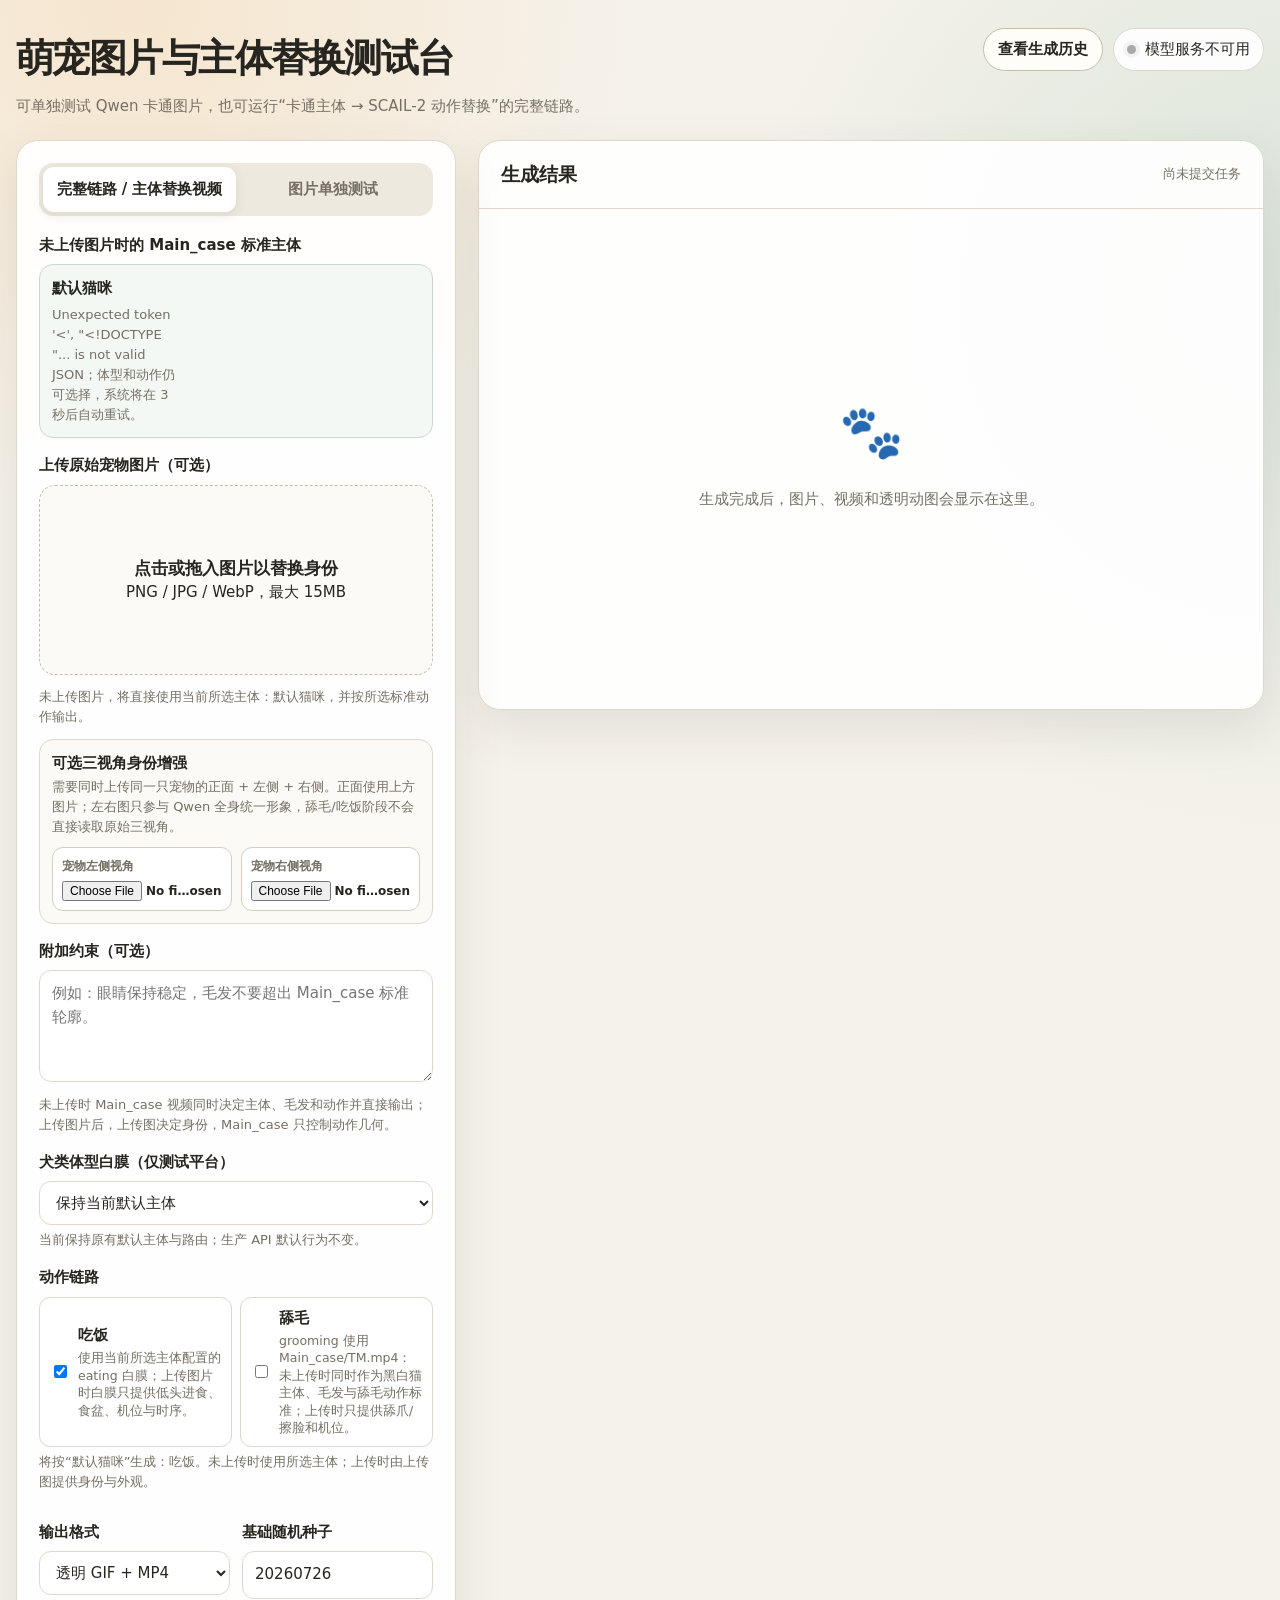
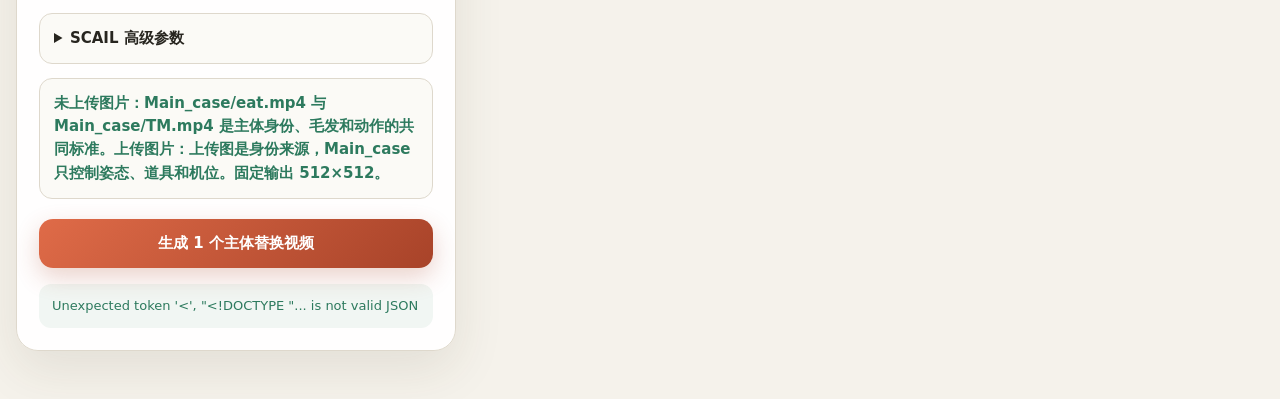
==== commit 371b83f1: "fix: keep dog size controls recoverable" ====
--- a/web/platform/index.html
+++ b/web/platform/index.html
@@ -212,7 +212,7 @@
 
           <div id="replacementPanel">
             <label class="title" for="dogSizeProfile">犬类体型白膜（仅测试平台）</label>
-            <select id="dogSizeProfile" disabled>
+            <select id="dogSizeProfile">
               <option value="">保持当前默认主体</option>
               <option value="dog_medium_white_model_test_v1">中型犬</option>
               <option value="dog_small_white_model_test_v1">小型犬</option>
@@ -222,11 +222,11 @@
             <label class="title">动作链路</label>
             <div class="checks">
               <label class="check action-check">
-                <input class="action" type="checkbox" value="eating" checked disabled>
+                <input class="action" type="checkbox" value="eating" checked>
                 <span><strong>吃饭</strong><small>使用当前所选主体配置的 eating 白膜；上传图片时白膜只提供低头进食、食盆、机位与时序。</small></span>
               </label>
               <label class="check action-check">
-                <input class="action" type="checkbox" value="grooming" disabled>
+                <input class="action" type="checkbox" value="grooming">
                 <span><strong>舔毛</strong><small>grooming 使用 Main_case/TM.mp4：未上传时同时作为黑白猫主体、毛发与舔毛动作标准；上传时只提供舔爪/擦脸和机位。</small></span>
               </label>
               <label class="check action-check" hidden>
@@ -358,6 +358,33 @@
       'dog_medium_white_model_test_v1',
       'dog_small_white_model_test_v1'
     ]);
+    const fallbackSubjectProfiles = new Map([
+      ['sleek_tabby_cat_v1', {
+        id: 'sleek_tabby_cat_v1',
+        display_name: '默认猫咪',
+        actions: [
+          {id: 'eating', label: '吃饭', reference_ready: true},
+          {id: 'grooming', label: '舔毛', reference_ready: true}
+        ]
+      }],
+      ['dog_medium_white_model_test_v1', {
+        id: 'dog_medium_white_model_test_v1',
+        display_name: '中型犬（测试平台）',
+        actions: [
+          {id: 'eating', label: '吃饭', reference_ready: true},
+          {id: 'standing', label: '站立', reference_ready: true}
+        ]
+      }],
+      ['dog_small_white_model_test_v1', {
+        id: 'dog_small_white_model_test_v1',
+        display_name: '小型犬（测试平台）',
+        actions: [
+          {id: 'eating', label: '吃饭', reference_ready: true},
+          {id: 'standing', label: '站立', reference_ready: true}
+        ]
+      }]
+    ]);
+    const SUBJECTS_RETRY_MS = 3000;
     const loraItems = [];
     const imageProfiles = new Map();
     const subjectProfiles = new Map();
@@ -368,11 +395,13 @@
     let imageProfilesInitialized = false;
     let pollTimer = null;
     let currentJob = null;
+    let subjectsLoadRetryTimer = null;
+    let subjectsLoading = false;
     let uploadedPreviewUrl = null;
     const sidePreviewUrls = {left: null, right: null};
     let subjectsReady = false;
-    let defaultSubjectProfileId = '';
-    let availableSubjectActions = new Map();
+    let defaultSubjectProfileId = 'sleek_tabby_cat_v1';
+    let availableSubjectActions = new Map(Object.entries(actionLabels));
     let defaultSubjectDisplayName = '';
     let defaultDrivingStandardsSummary = '';
     let pollFailureCount = 0;
@@ -815,7 +844,7 @@
       return `当前上传主体（单图兼容）：${front.name}。也可同时补充同一宠物的左侧和右侧视角。`;
     }
 
-    function applySubjectProfile(profile) {
+    function applySubjectProfile(profile, backendConfirmed = true) {
       if (!profile?.id) throw new Error('所选主体配置不存在');
       const profileActions = new Map(
         (Array.isArray(profile.actions) ? profile.actions : [])
@@ -852,17 +881,23 @@
       defaultSubjectDisplayName = profile.display_name || profile.id;
       $('defaultSubjectName').textContent = defaultSubjectDisplayName;
       $('defaultSubjectPreview').alt = `${defaultSubjectDisplayName} 主体预览`;
-      const previewRevision = profile?.driving_standards?.revision || profile?.profile_sha256 || Date.now();
-      setDefaultSubjectPreview(`api/subjects/${encodeURIComponent(profile.id)}/preview?v=${encodeURIComponent(previewRevision)}`);
-      subjectsReady = enabledActions.length > 0;
+      if (backendConfirmed) {
+        const previewRevision = profile?.driving_standards?.revision || profile?.profile_sha256 || Date.now();
+        setDefaultSubjectPreview(`api/subjects/${encodeURIComponent(profile.id)}/preview?v=${encodeURIComponent(previewRevision)}`);
+      } else {
+        $('defaultSubjectPreview').hidden = true;
+      }
+      subjectsReady = backendConfirmed && enabledActions.length > 0;
       defaultDrivingStandardsSummary = drivingStandardsSummary(profile);
       const isDogSizeProfile = dogSizeProfileIds.has(profile.id);
       $('dogSizeHint').textContent = isDogSizeProfile
-        ? `已选择“${defaultSubjectDisplayName}”。本次将严格按该体型白膜生成；上传图仍是毛色、花纹、脸部和犬种的唯一外观标准。`
+        ? `已选择“${defaultSubjectDisplayName}”。本次将严格按该体型白膜生成；上传图仍是毛色、花纹、脸部和犬种的唯一外观标准。${backendConfirmed ? '' : '正在连接服务器确认资产。'}`
         : '当前保持原有默认主体与路由；生产 API 默认行为不变。';
-      $('defaultSubjectStatus').textContent = subjectsReady
-        ? `主体配置 ${profile.id} 已加载。可用动作：${enabledActions.map(action => actionLabels[action] || action).join('、')}。${defaultDrivingStandardsSummary}`
-        : `主体配置 ${profile.id} 没有已就绪的动作链路，暂时不能提交任务。${defaultDrivingStandardsSummary}`;
+      $('defaultSubjectStatus').textContent = backendConfirmed
+        ? (subjectsReady
+          ? `主体配置 ${profile.id} 已加载。可用动作：${enabledActions.map(action => actionLabels[action] || action).join('、')}。${defaultDrivingStandardsSummary}`
+          : `主体配置 ${profile.id} 没有已就绪的动作链路，暂时不能提交任务。${defaultDrivingStandardsSummary}`)
+        : `体型与动作已经可以选择，正在自动重试服务器主体配置；确认完成后即可生成。`;
       if (!$('image').files[0] && uiMode === 'replacement') {
         $('subjectSourceHint').textContent = replacementSubjectHint();
       }
@@ -870,54 +905,69 @@
       updateEngineCopy();
     }
 
+    function selectedFallbackSubjectProfile() {
+      const profileId = $('dogSizeProfile').value || defaultSubjectProfileId;
+      return fallbackSubjectProfiles.get(profileId)
+        || fallbackSubjectProfiles.get('sleek_tabby_cat_v1');
+    }
+
+    function scheduleSubjectProfileRetry() {
+      clearTimeout(subjectsLoadRetryTimer);
+      subjectsLoadRetryTimer = setTimeout(loadSubjects, SUBJECTS_RETRY_MS);
+    }
+
     async function loadSubjects() {
-      subjectsReady = false;
-      $('dogSizeProfile').disabled = true;
-      document.querySelectorAll('.action').forEach(input => { input.disabled = true; });
+      if (subjectsLoading) return;
+      subjectsLoading = true;
       try {
         const response = await fetch('api/subjects', {cache: 'no-store'});
         const payload = await response.json();
         if (!response.ok) throw new Error(payload.detail || '主体配置读取失败');
         const items = Array.isArray(payload.items) ? payload.items : [];
-        subjectProfiles.clear();
-        items.filter(item => item?.id).forEach(item => subjectProfiles.set(item.id, item));
-        defaultSubjectProfileId = subjectProfiles.has(payload.default)
+        const candidateProfiles = new Map(
+          items.filter(item => item?.id).map(item => [item.id, item])
+        );
+        const missingDogProfiles = [...dogSizeProfileIds]
+          .filter(profileId => !candidateProfiles.has(profileId));
+        if (missingDogProfiles.length) {
+          throw new Error(`服务器尚未返回犬类体型配置：${missingDogProfiles.join('、')}`);
+        }
+        const candidateDefaultId = candidateProfiles.has(payload.default)
           ? payload.default
           : (items[0]?.id || '');
-        const defaultProfile = subjectProfiles.get(defaultSubjectProfileId);
+        const defaultProfile = candidateProfiles.get(candidateDefaultId);
         if (!defaultProfile?.id) throw new Error('服务器没有返回可用的默认身份');
 
+        subjectProfiles.clear();
+        candidateProfiles.forEach((profile, profileId) => subjectProfiles.set(profileId, profile));
+        defaultSubjectProfileId = candidateDefaultId;
         availableSubjectActions = new Map(
           (Array.isArray(payload.actions) ? payload.actions : [])
             .map(action => typeof action === 'string' ? [action, action] : [action?.id, action?.label])
             .filter(([id]) => id)
         );
         [...$('dogSizeProfile').options].forEach(option => {
+          option.disabled = false;
           if (!option.value) {
             option.textContent = `保持当前默认主体（${defaultProfile.display_name || defaultProfile.id}）`;
-            option.disabled = false;
-          } else {
-            option.disabled = !subjectProfiles.has(option.value);
           }
         });
-        $('dogSizeProfile').disabled = ![...dogSizeProfileIds].some(id => subjectProfiles.has(id));
+        $('dogSizeProfile').disabled = false;
         const requestedProfileId = $('dogSizeProfile').value || defaultSubjectProfileId;
         const profile = subjectProfiles.get(requestedProfileId) || defaultProfile;
         if (profile.id !== requestedProfileId) $('dogSizeProfile').value = '';
-        applySubjectProfile(profile);
+        clearTimeout(subjectsLoadRetryTimer);
+        subjectsLoadRetryTimer = null;
+        applySubjectProfile(profile, true);
       } catch (error) {
-        document.querySelectorAll('.action').forEach(input => {
-          input.checked = false;
-          input.disabled = true;
-        });
-        $('dogSizeProfile').disabled = true;
-        $('subjectProfile').value = '';
-        defaultSubjectDisplayName = '';
-        defaultDrivingStandardsSummary = '';
-        $('defaultSubjectName').textContent = '默认身份读取失败';
-        $('defaultSubjectStatus').textContent = `${error.message}；请等待服务恢复后刷新页面。`;
-        $('defaultSubjectPreview').hidden = true;
-        updateActionCopy();
+        subjectsReady = false;
+        $('dogSizeProfile').disabled = false;
+        const fallbackProfile = selectedFallbackSubjectProfile();
+        applySubjectProfile(fallbackProfile, false);
+        $('defaultSubjectStatus').textContent = `${error.message}；体型和动作仍可选择，系统将在 ${SUBJECTS_RETRY_MS / 1000} 秒后自动重试。`;
+        scheduleSubjectProfileRetry();
+      } finally {
+        subjectsLoading = false;
       }
     }
 
@@ -927,8 +977,11 @@
     });
     $('dogSizeProfile').addEventListener('change', event => {
       const profileId = event.target.value || defaultSubjectProfileId;
-      const profile = subjectProfiles.get(profileId);
-      if (profile) applySubjectProfile(profile);
+      const profile = subjectProfiles.get(profileId)
+        || fallbackSubjectProfiles.get(profileId)
+        || fallbackSubjectProfiles.get('sleek_tabby_cat_v1');
+      applySubjectProfile(profile, subjectProfiles.has(profile.id));
+      if (!subjectsReady) loadSubjects();
     });
     $('image').addEventListener('change', event => useFile(event.target.files[0]));
     $('imageLeft').addEventListener('change', event => useSideFile('left', event.target.files[0]));
@@ -1000,6 +1053,7 @@
             : '生成服务降级');
         registerImageProfiles(pipeline.image_profiles || data.image_profiles);
         updateEngineCopy();
+        if (!subjectsReady) loadSubjects();
       } catch (error) {
         $('healthDot').className = 'dot';
         $('healthText').textContent = '模型服务不可用';
@@ -1212,7 +1266,7 @@
 
     async function submitReplacementJob() {
       if (!subjectsReady || !$('subjectProfile').value) {
-        alert('默认身份或 Main_case 动作链路尚未准备完成，请等待服务恢复后刷新页面');
+        alert('默认身份或 Main_case 动作链路尚未准备完成，系统正在自动重试，无需刷新页面');
         return;
       }
       const actions = selectedActions();
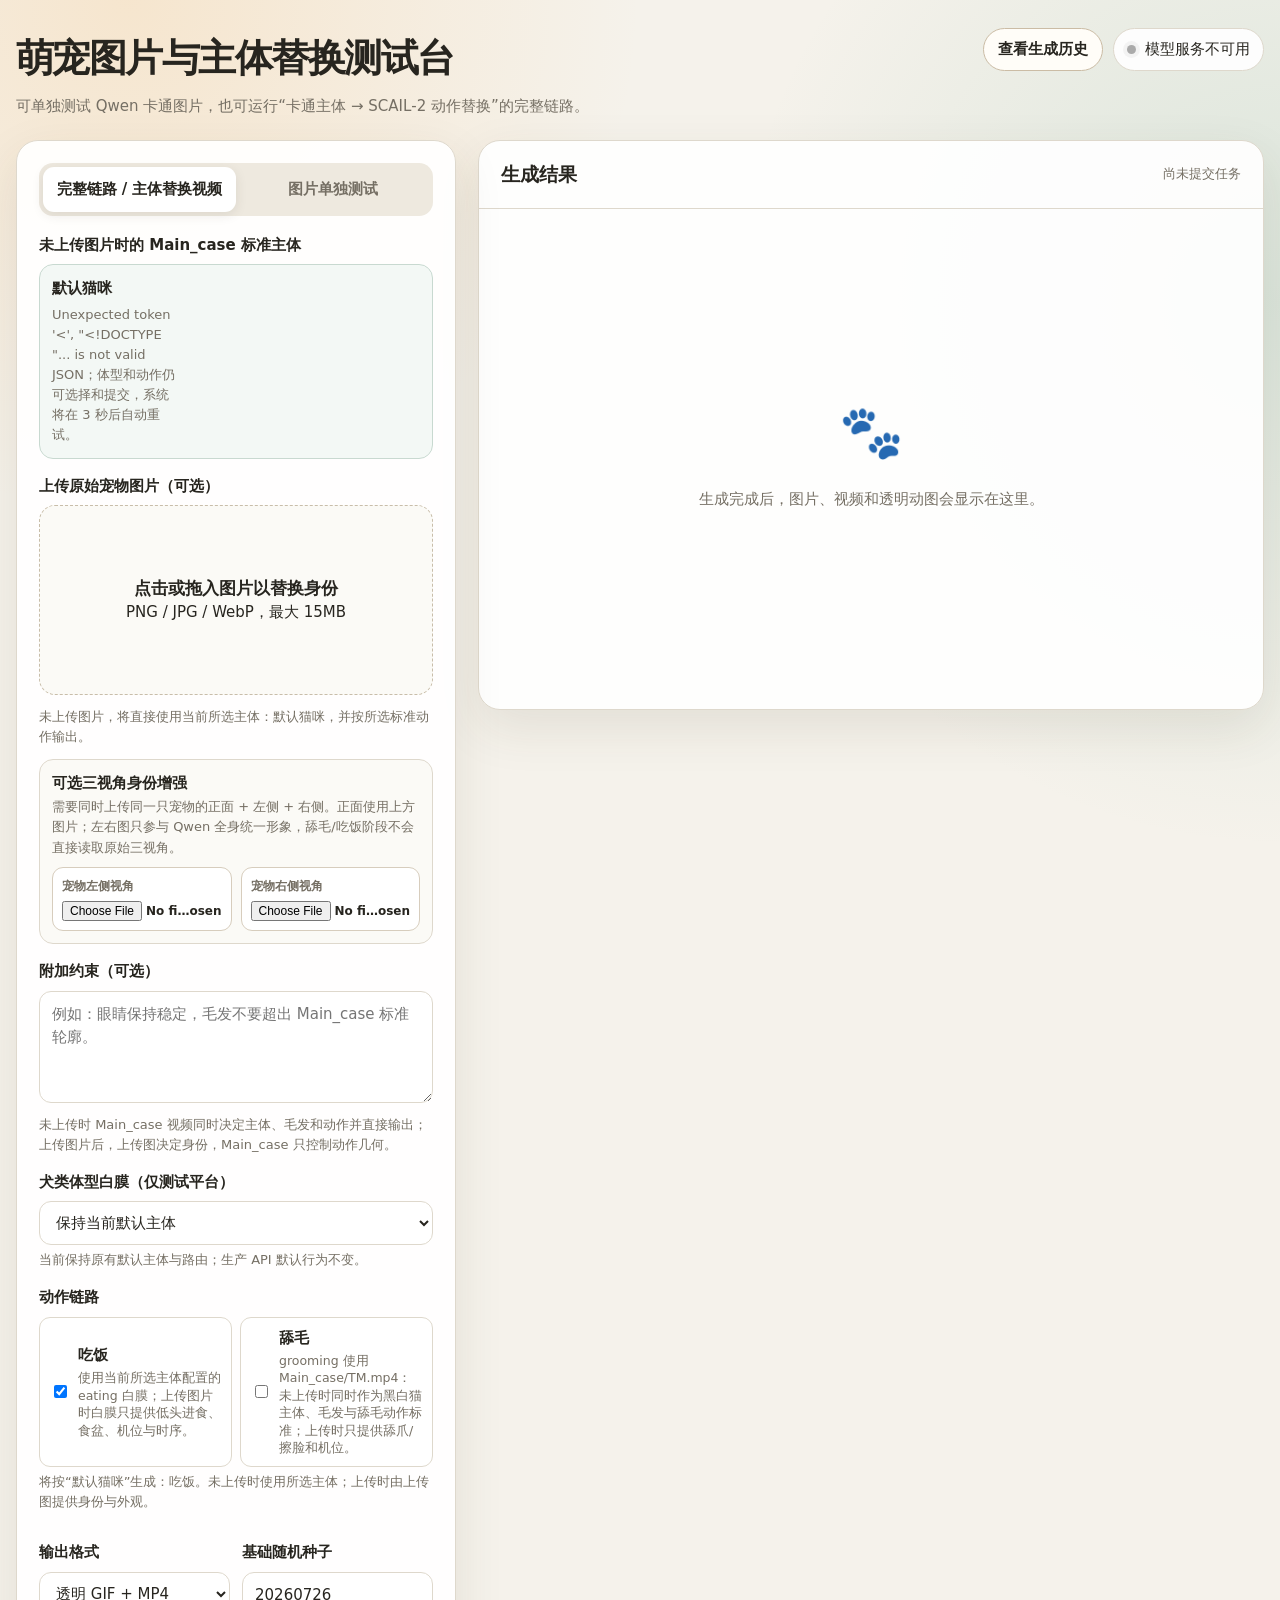
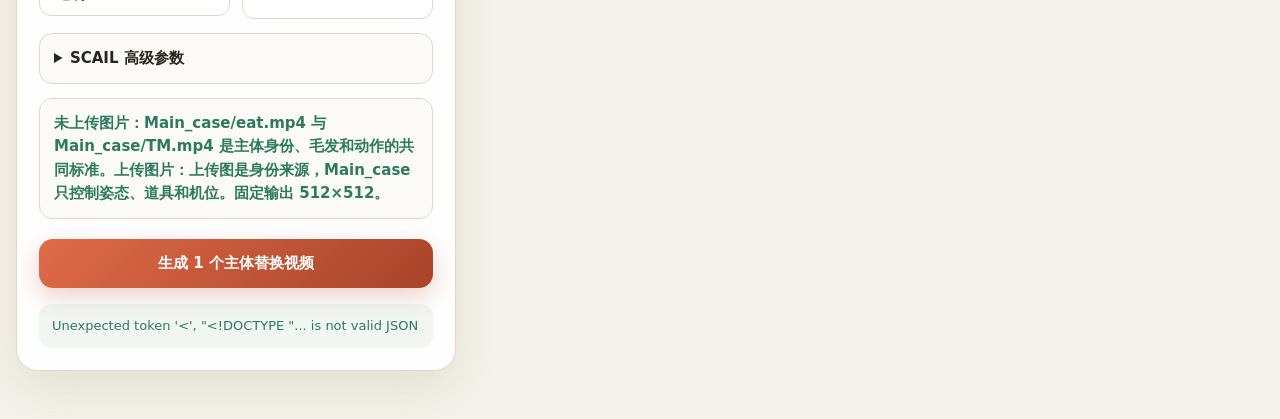
==== commit a947d30f: "fix: allow dog chains during subject refresh" ====
--- a/web/platform/index.html
+++ b/web/platform/index.html
@@ -846,6 +846,9 @@
 
     function applySubjectProfile(profile, backendConfirmed = true) {
       if (!profile?.id) throw new Error('所选主体配置不存在');
+      const selectedBeforeApply = new Set(
+        [...document.querySelectorAll('.action:checked')].map(input => input.value)
+      );
       const profileActions = new Map(
         (Array.isArray(profile.actions) ? profile.actions : [])
           .map(action => typeof action === 'string' ? [action, {id: action}] : [action?.id, action])
@@ -858,7 +861,7 @@
           && Boolean(action)
           && action.reference_ready !== false;
         input.disabled = !enabled;
-        input.checked = false;
+        input.checked = enabled && selectedBeforeApply.has(input.value);
         const card = input.closest('label');
         if (card) card.hidden = !enabled;
         if (enabled) {
@@ -871,7 +874,11 @@
           }
         }
       });
-      if (enabledActions.length) {
+      const hasSelectedEnabledAction = enabledActions.some(action => {
+        const input = document.querySelector(`.action[value="${action}"]`);
+        return Boolean(input?.checked);
+      });
+      if (enabledActions.length && !hasSelectedEnabledAction) {
         const defaultAction = enabledActions.includes('eating') ? 'eating' : enabledActions[0];
         const input = document.querySelector(`.action[value="${defaultAction}"]`);
         if (input) input.checked = true;
@@ -897,7 +904,7 @@
         ? (subjectsReady
           ? `主体配置 ${profile.id} 已加载。可用动作：${enabledActions.map(action => actionLabels[action] || action).join('、')}。${defaultDrivingStandardsSummary}`
           : `主体配置 ${profile.id} 没有已就绪的动作链路，暂时不能提交任务。${defaultDrivingStandardsSummary}`)
-        : `体型与动作已经可以选择，正在自动重试服务器主体配置；确认完成后即可生成。`;
+        : `体型与动作已经可以选择和提交，正在自动重试服务器主体配置；提交接口会执行最终资产校验。`;
       if (!$('image').files[0] && uiMode === 'replacement') {
         $('subjectSourceHint').textContent = replacementSubjectHint();
       }
@@ -964,7 +971,7 @@
         $('dogSizeProfile').disabled = false;
         const fallbackProfile = selectedFallbackSubjectProfile();
         applySubjectProfile(fallbackProfile, false);
-        $('defaultSubjectStatus').textContent = `${error.message}；体型和动作仍可选择，系统将在 ${SUBJECTS_RETRY_MS / 1000} 秒后自动重试。`;
+        $('defaultSubjectStatus').textContent = `${error.message}；体型和动作仍可选择和提交，系统将在 ${SUBJECTS_RETRY_MS / 1000} 秒后自动重试。`;
         scheduleSubjectProfileRetry();
       } finally {
         subjectsLoading = false;
@@ -1265,10 +1272,6 @@
     }
 
     async function submitReplacementJob() {
-      if (!subjectsReady || !$('subjectProfile').value) {
-        alert('默认身份或 Main_case 动作链路尚未准备完成，系统正在自动重试，无需刷新页面');
-        return;
-      }
       const actions = selectedActions();
       if (!actions.length) {
         alert('至少选择当前主体支持的一个动作');
@@ -1301,7 +1304,8 @@
       if (identityRight) form.append('image_right', identityRight);
       form.append('prompt', $('prompt').value.trim());
       form.append('generation_mode', 'subject_replacement');
-      form.append('subject_profile', $('subjectProfile').value);
+      const subjectProfileId = $('dogSizeProfile').value || $('subjectProfile').value;
+      if (subjectProfileId) form.append('subject_profile', subjectProfileId);
       form.append('actions', JSON.stringify(actions));
       form.append('output_format', $('format').value);
       form.append('seed', $('seed').value || '20260726');
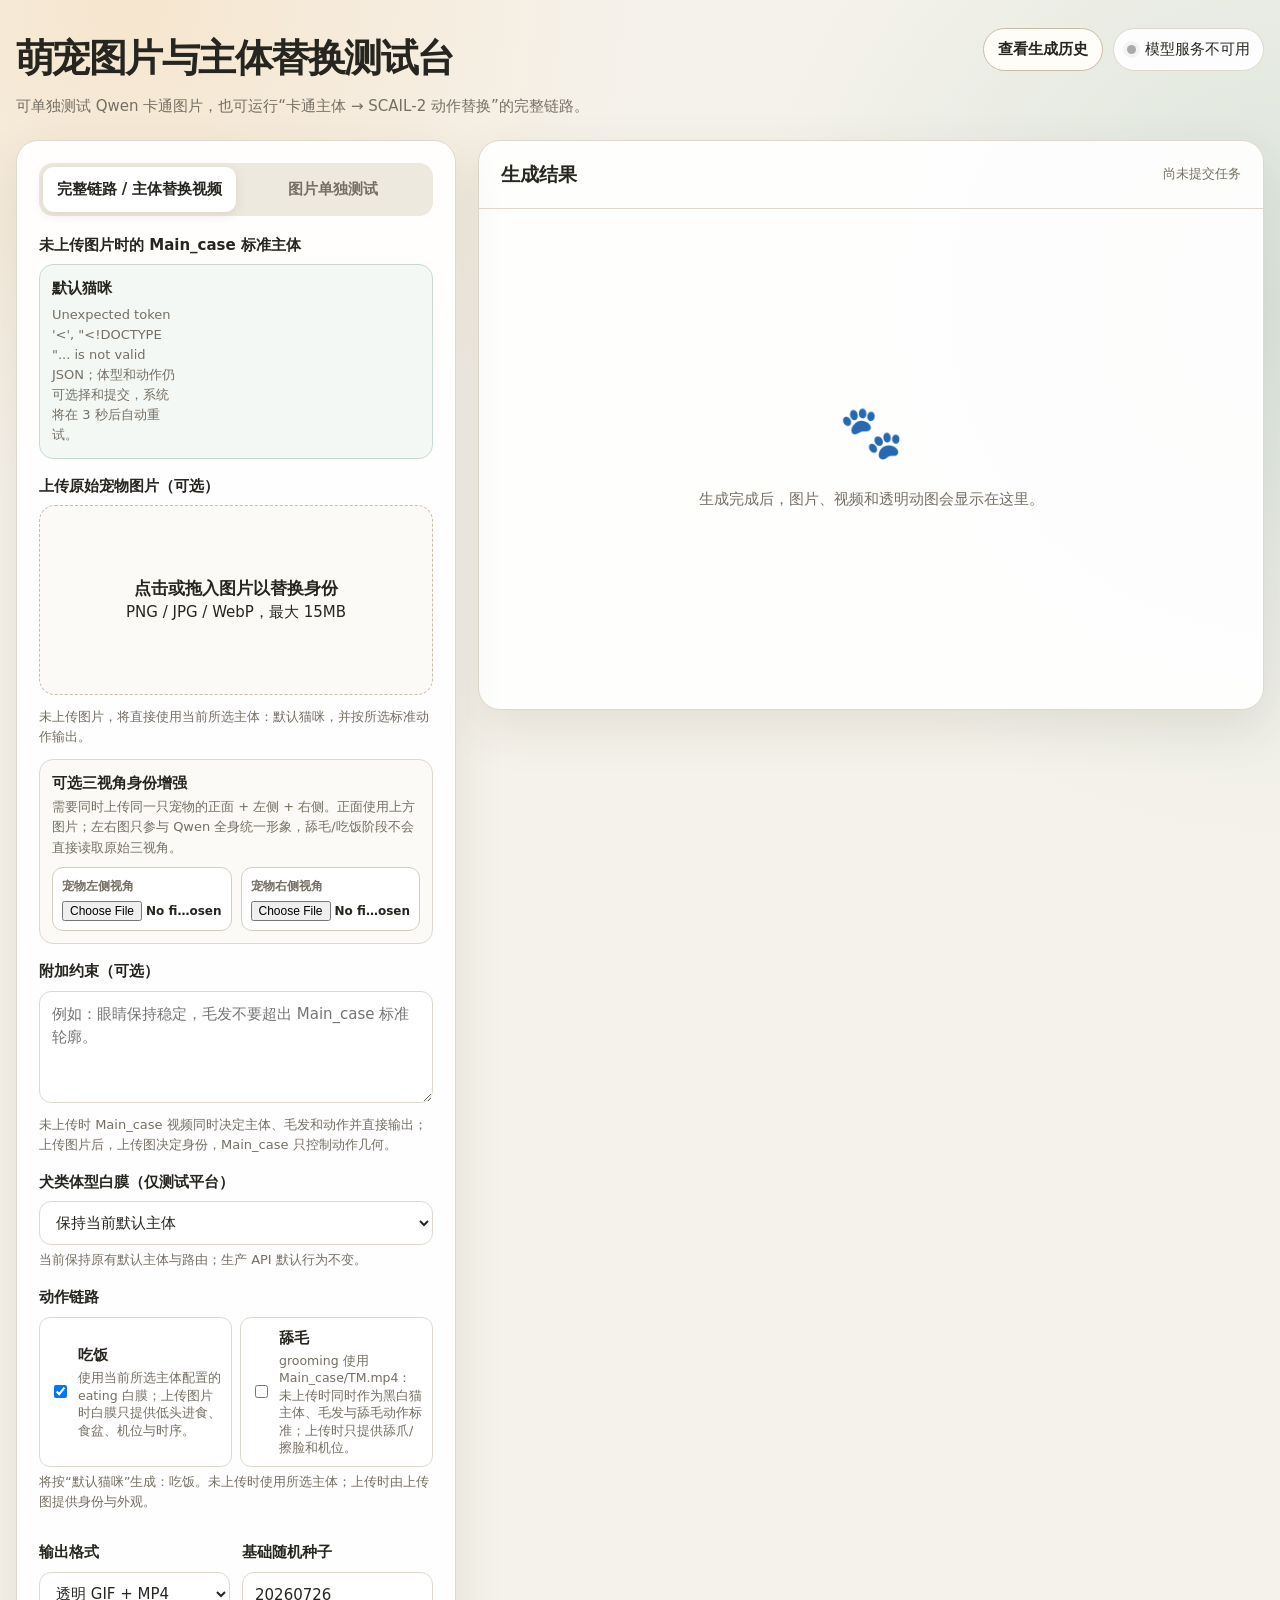
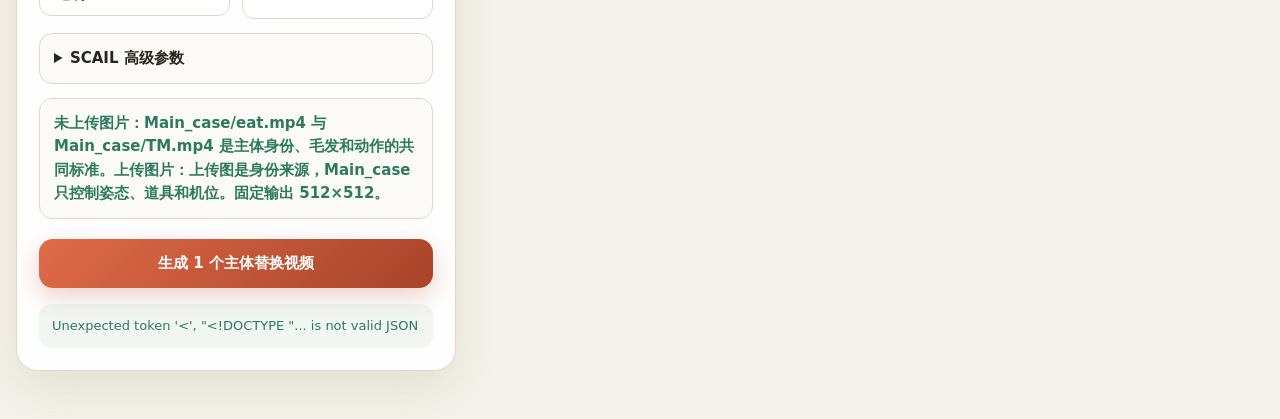
==== commit 39a2dea7: "feat: complete small-dog test actions" ====
--- a/web/platform/index.html
+++ b/web/platform/index.html
@@ -225,6 +225,22 @@
                 <input class="action" type="checkbox" value="eating" checked>
                 <span><strong>吃饭</strong><small>使用当前所选主体配置的 eating 白膜；上传图片时白膜只提供低头进食、食盆、机位与时序。</small></span>
               </label>
+              <label class="check action-check" hidden>
+                <input class="action" type="checkbox" value="drinking" disabled>
+                <span><strong>喝水</strong><small>小型犬专属 drinking 白膜；只提供低头喝水、水碗位置与闭环时序，上传图始终控制犬种与外观。</small></span>
+              </label>
+              <label class="check action-check" hidden>
+                <input class="action" type="checkbox" value="running" disabled>
+                <span><strong>奔跑</strong><small>小型犬专属 running 白膜；提供完整四足原地奔跑步态、机位与时序。</small></span>
+              </label>
+              <label class="check action-check" hidden>
+                <input class="action" type="checkbox" value="sleeping" disabled>
+                <span><strong>睡觉</strong><small>小型犬专属 sleeping 白膜；提供蜷卧、呼吸与自然哈欠动作，首帧使用闭眼睡姿。</small></span>
+              </label>
+              <label class="check action-check" hidden>
+                <input class="action" type="checkbox" value="toileting" disabled>
+                <span><strong>上厕所</strong><small>小型犬专属 toileting 白膜；提供坐姿、干净宠物尿垫托盘、机位与时序。</small></span>
+              </label>
               <label class="check action-check">
                 <input class="action" type="checkbox" value="grooming">
                 <span><strong>舔毛</strong><small>grooming 使用 Main_case/TM.mp4：未上传时同时作为黑白猫主体、毛发与舔毛动作标准；上传时只提供舔爪/擦脸和机位。</small></span>
@@ -353,7 +369,15 @@
     const MAX_LORA_FILE_BYTES = 2 * 1024 * 1024 * 1024;
     const MAX_LORA_TOTAL_BYTES = 4 * 1024 * 1024 * 1024;
     const DEFAULT_IMAGE_PROMPT = '以参考图片中的宠物为唯一身份标准，完整保留毛色和花纹位置、脸型、眼睛颜色与间距、耳形、鼻色、毛长、体型比例和尾巴特征；生成高品质萌系3D卡通角色，毛发细腻柔软，光照明亮柔和，保持自然无衣服无配饰的完整全身形象。不继承或固定参考图中的姿态、肢体坐标和构图，具体动作只由所选姿态决定。';
-    const actionLabels = {eating: '吃饭', grooming: '舔毛', standing: '站立'};
+    const actionLabels = {
+      eating: '吃饭',
+      grooming: '舔毛',
+      standing: '站立',
+      drinking: '喝水',
+      running: '奔跑',
+      sleeping: '睡觉',
+      toileting: '上厕所'
+    };
     const dogSizeProfileIds = new Set([
       'dog_medium_white_model_test_v1',
       'dog_small_white_model_test_v1'
@@ -380,6 +404,10 @@
         display_name: '小型犬（测试平台）',
         actions: [
           {id: 'eating', label: '吃饭', reference_ready: true},
+          {id: 'drinking', label: '喝水', reference_ready: true},
+          {id: 'running', label: '奔跑', reference_ready: true},
+          {id: 'sleeping', label: '睡觉', reference_ready: true},
+          {id: 'toileting', label: '上厕所', reference_ready: true},
           {id: 'standing', label: '站立', reference_ready: true}
         ]
       }]
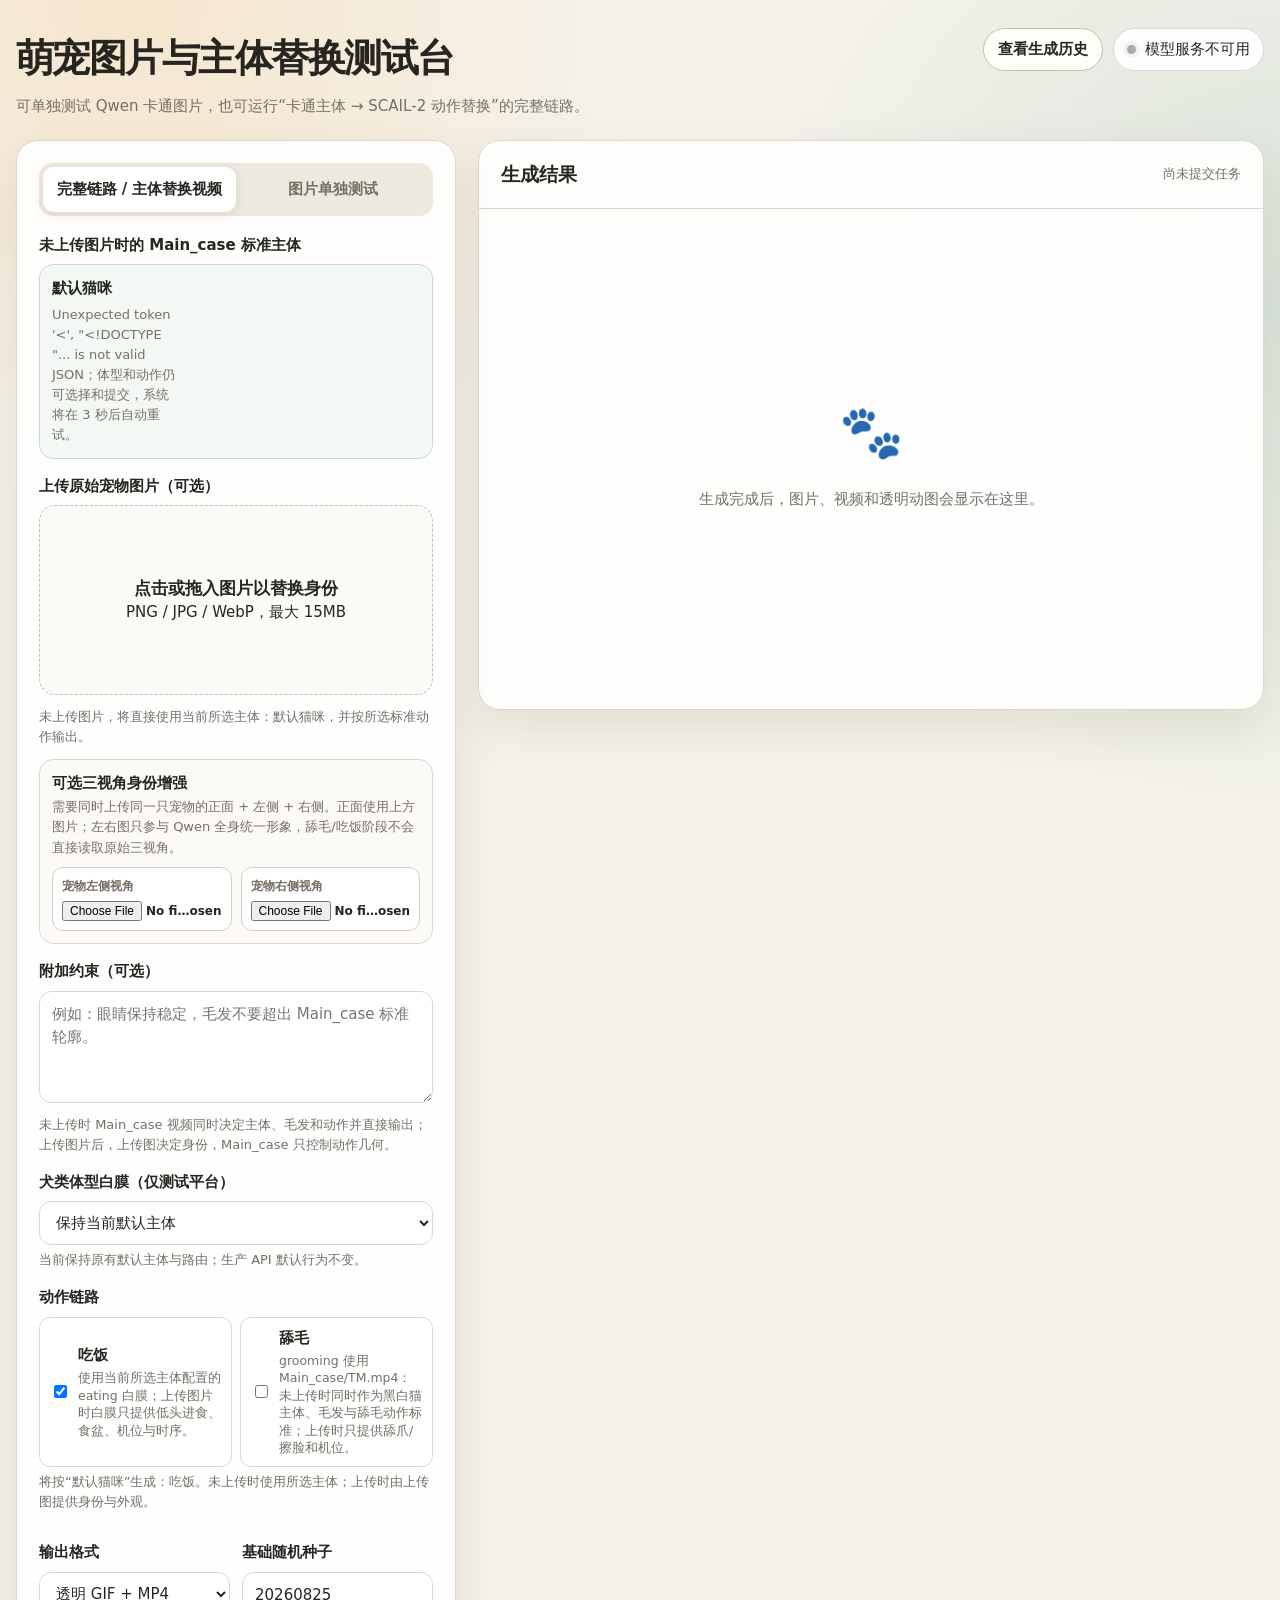
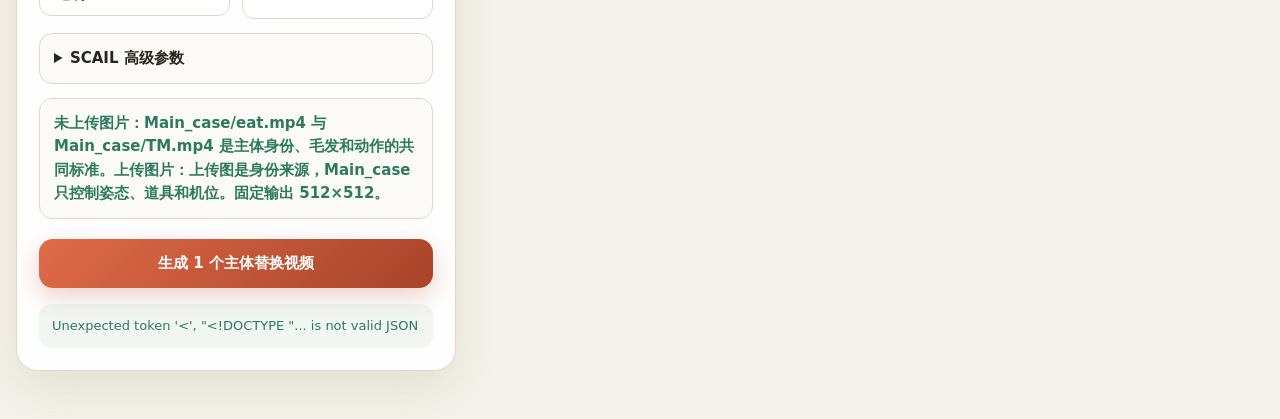
==== commit ee9e76bc: "fix: stabilize small-dog drinking and toileting" ====
--- a/web/platform/index.html
+++ b/web/platform/index.html
@@ -262,7 +262,7 @@
               </div>
               <div>
                 <label class="title" for="seed">基础随机种子</label>
-                <input id="seed" type="number" min="0" value="20260726">
+                <input id="seed" type="number" min="0" value="20260825">
               </div>
             </div>
 
@@ -1336,7 +1336,7 @@
       if (subjectProfileId) form.append('subject_profile', subjectProfileId);
       form.append('actions', JSON.stringify(actions));
       form.append('output_format', $('format').value);
-      form.append('seed', $('seed').value || '20260726');
+      form.append('seed', $('seed').value || '20260825');
       form.append('scail_steps', String(steps));
       if (poseStrength !== null) form.append('pose_strength', String(poseStrength));
 
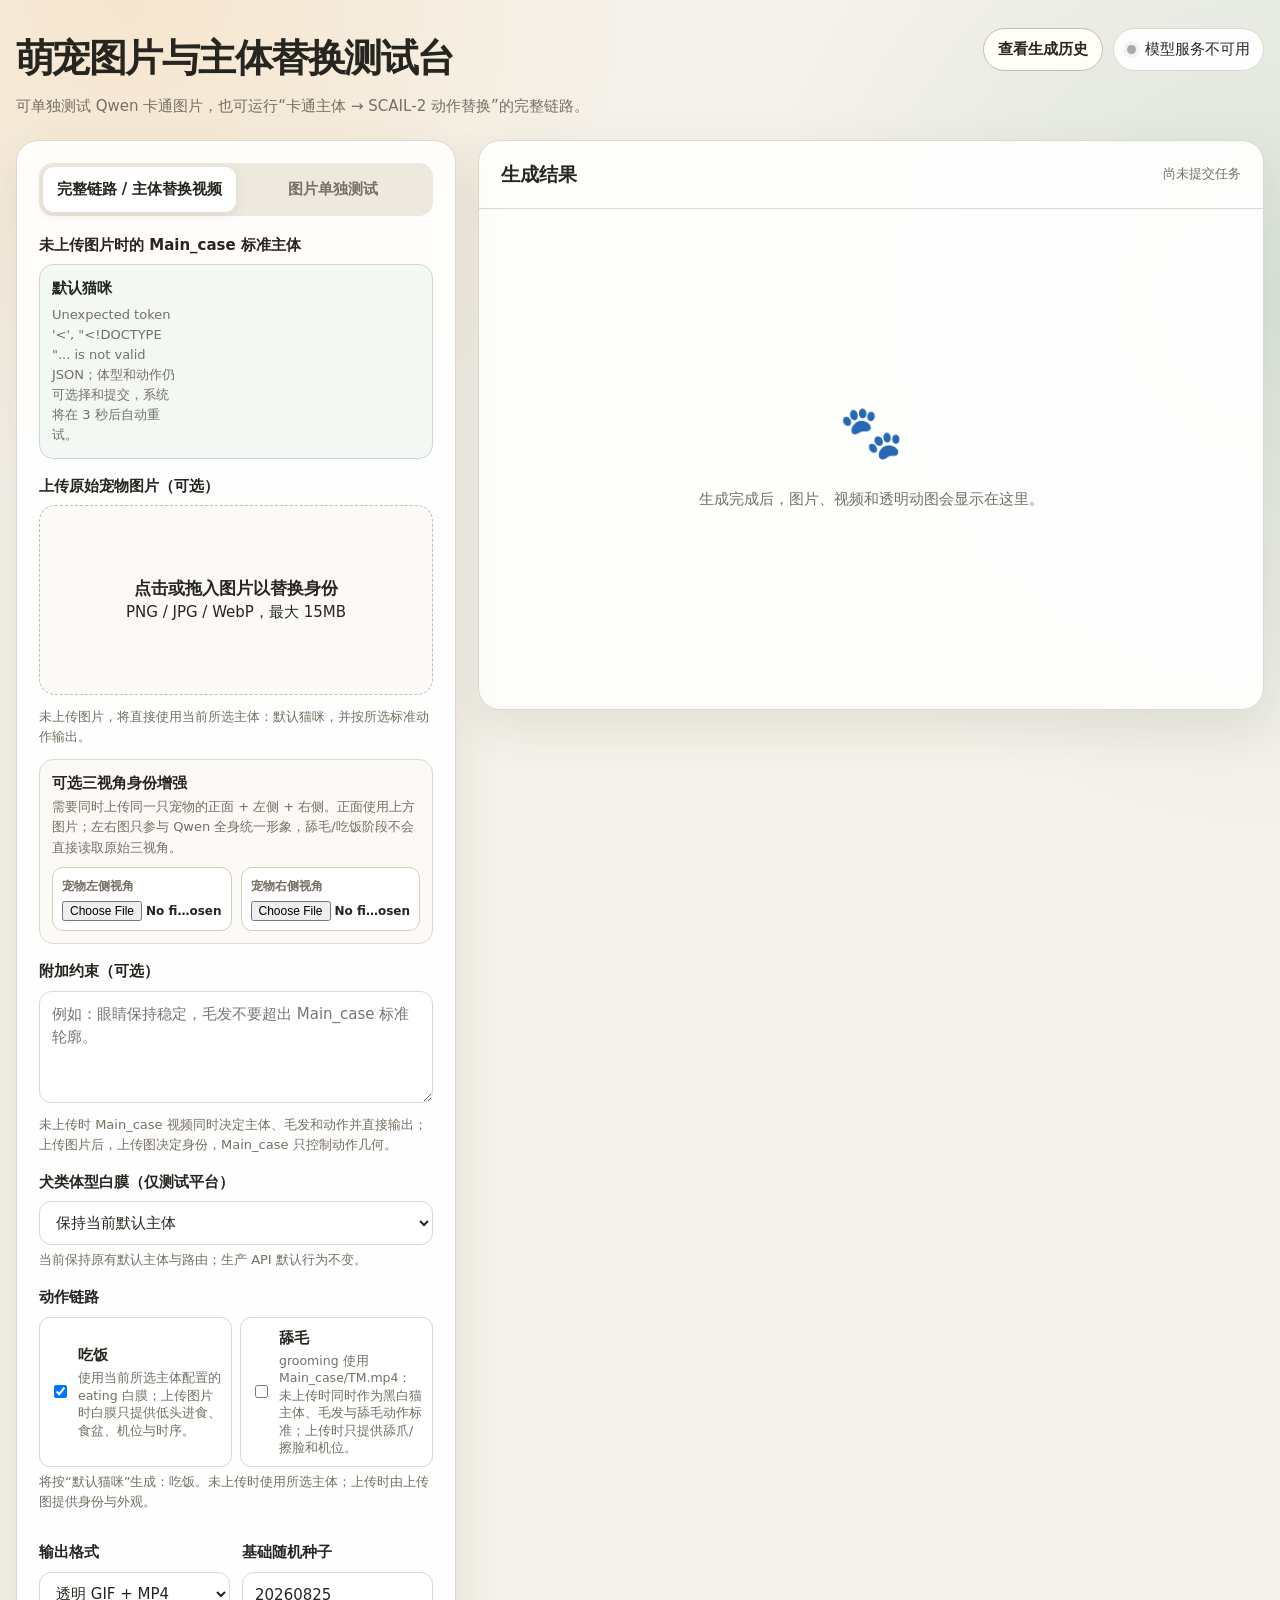
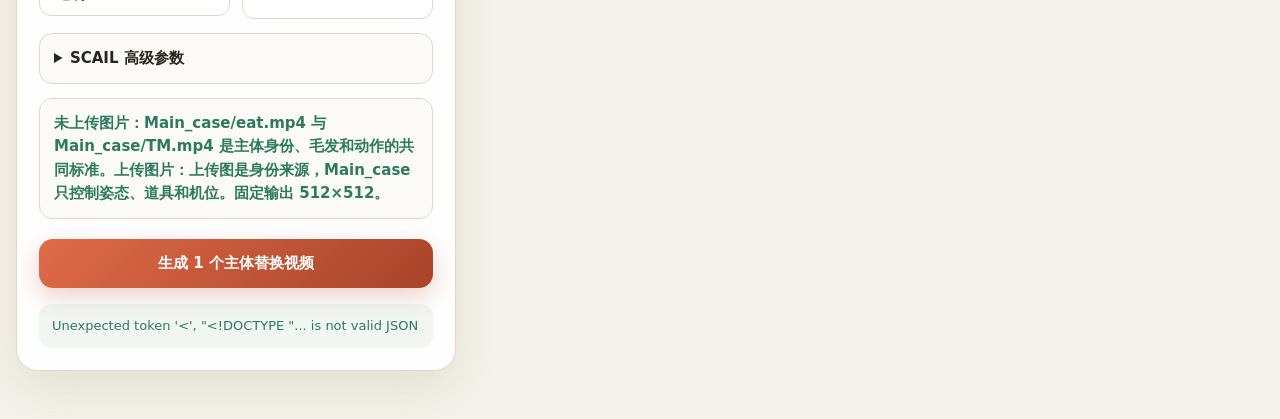
==== commit 8cf31b34: "fix: require validated action first frames" ====
--- a/web/platform/index.html
+++ b/web/platform/index.html
@@ -474,6 +474,9 @@
       generating_cartoon_keyframes: '正在生成姿态图片',
       generating_keyframes: '正在生成姿态图片',
       retrying_cartoon_keyframe: '姿态完整性不足，正在换种子重试',
+      retrying_first_frame_quality: '首帧未通过质量门禁，正在换种子继续生成',
+      queued_for_first_frame_quality_retry: '首帧自动重试已排队',
+      queued_for_first_frame_retry_capacity: '首帧自动重试等待队列空位',
       finalizing_keyframes: '正在整理生成图片',
       completed_keyframes_only: '图片生成完成',
       generating_subject_replacement: '正在使用 SCAIL 生成主体替换视频',
@@ -1133,6 +1136,18 @@
       if (opaqueFallback && job.request_kind === 'image') {
         notices.push('部分图片无法可靠移除背景，已返回未抠图原图。');
       }
+      if (job.qwen_first_frame_validated_required) {
+        const currentAction = job.qwen_first_frame_current_action;
+        const state = (job.qwen_first_frame_states || {})[currentAction] || {};
+        if (state.status === 'retrying_with_new_seed_wave'
+          || ['retrying_first_frame_quality', 'queued_for_first_frame_quality_retry'].includes(job.stage)) {
+          notices.push(`当前${actionLabels[currentAction] || currentAction || '动作'}首帧尚未通过质量门禁，系统正在自动换种子重试；不会发布原图占位，也不会移除该动作。`);
+        }
+      }
+      const degradedActions = Object.keys(job.qwen_reference_degraded_actions || {});
+      if (degradedActions.length) {
+        notices.push(`旧版降级结果：${degradedActions.map(action => actionLabels[action] || action).join('、')}未生成合格动作首帧；所示原图循环不是动作生成结果。`);
+      }
       if (job.warning) notices.push(String(job.warning));
       if (notices.length) {
         $('warning').style.display = 'block';
@@ -1154,9 +1169,12 @@
       $('gallery').replaceChildren();
       const sorted = [...outputs].sort((a, b) => Number(Boolean(b.primary)) - Number(Boolean(a.primary)));
       sorted.forEach(output => {
+        const degraded = output.degraded === true
+          || output.quality_passed === false
+          || output.generation_succeeded === false;
         const card = document.createElement('article');
         card.className = 'output';
-        if (output.background_removal_failed) card.classList.add('warning-output');
+        if (output.background_removal_failed || degraded) card.classList.add('warning-output');
         const media = document.createElement('div');
         media.className = 'media';
         if (output.background_removal_failed || output.transparent === false) media.classList.add('opaque');
@@ -1181,7 +1199,7 @@
         const text = document.createElement('div');
         const strong = document.createElement('strong');
         const action = actionLabels[output.action] || output.action;
-        strong.textContent = `${labels[output.type] || output.type || '生成结果'}${action ? ` · ${action}` : ''}`;
+        strong.textContent = `${degraded ? '降级占位（非动作结果）' : (labels[output.type] || output.type || '生成结果')}${action ? ` · ${action}` : ''}`;
         const small = document.createElement('small');
         small.textContent = [
           output.width && output.height ? `${output.width}×${output.height}` : '',
@@ -1189,7 +1207,8 @@
           output.fps ? `${output.fps} FPS` : '',
           output.duration_seconds ? `${output.duration_seconds}秒` : '',
           output.pose_index ? `姿态 ${output.pose_index}` : '',
-          output.background_removal_failed ? '未抠图' : ''
+          output.background_removal_failed ? '未抠图' : '',
+          degraded ? '质量未通过' : ''
         ].filter(Boolean).join(' · ');
         text.append(strong, small);
         const link = document.createElement('a');
@@ -1214,6 +1233,9 @@
         output.action,
         Boolean(output.primary),
         Boolean(output.background_removal_failed),
+        Boolean(output.degraded),
+        output.quality_passed,
+        output.generation_succeeded,
         output.transparent,
         output.width,
         output.height,
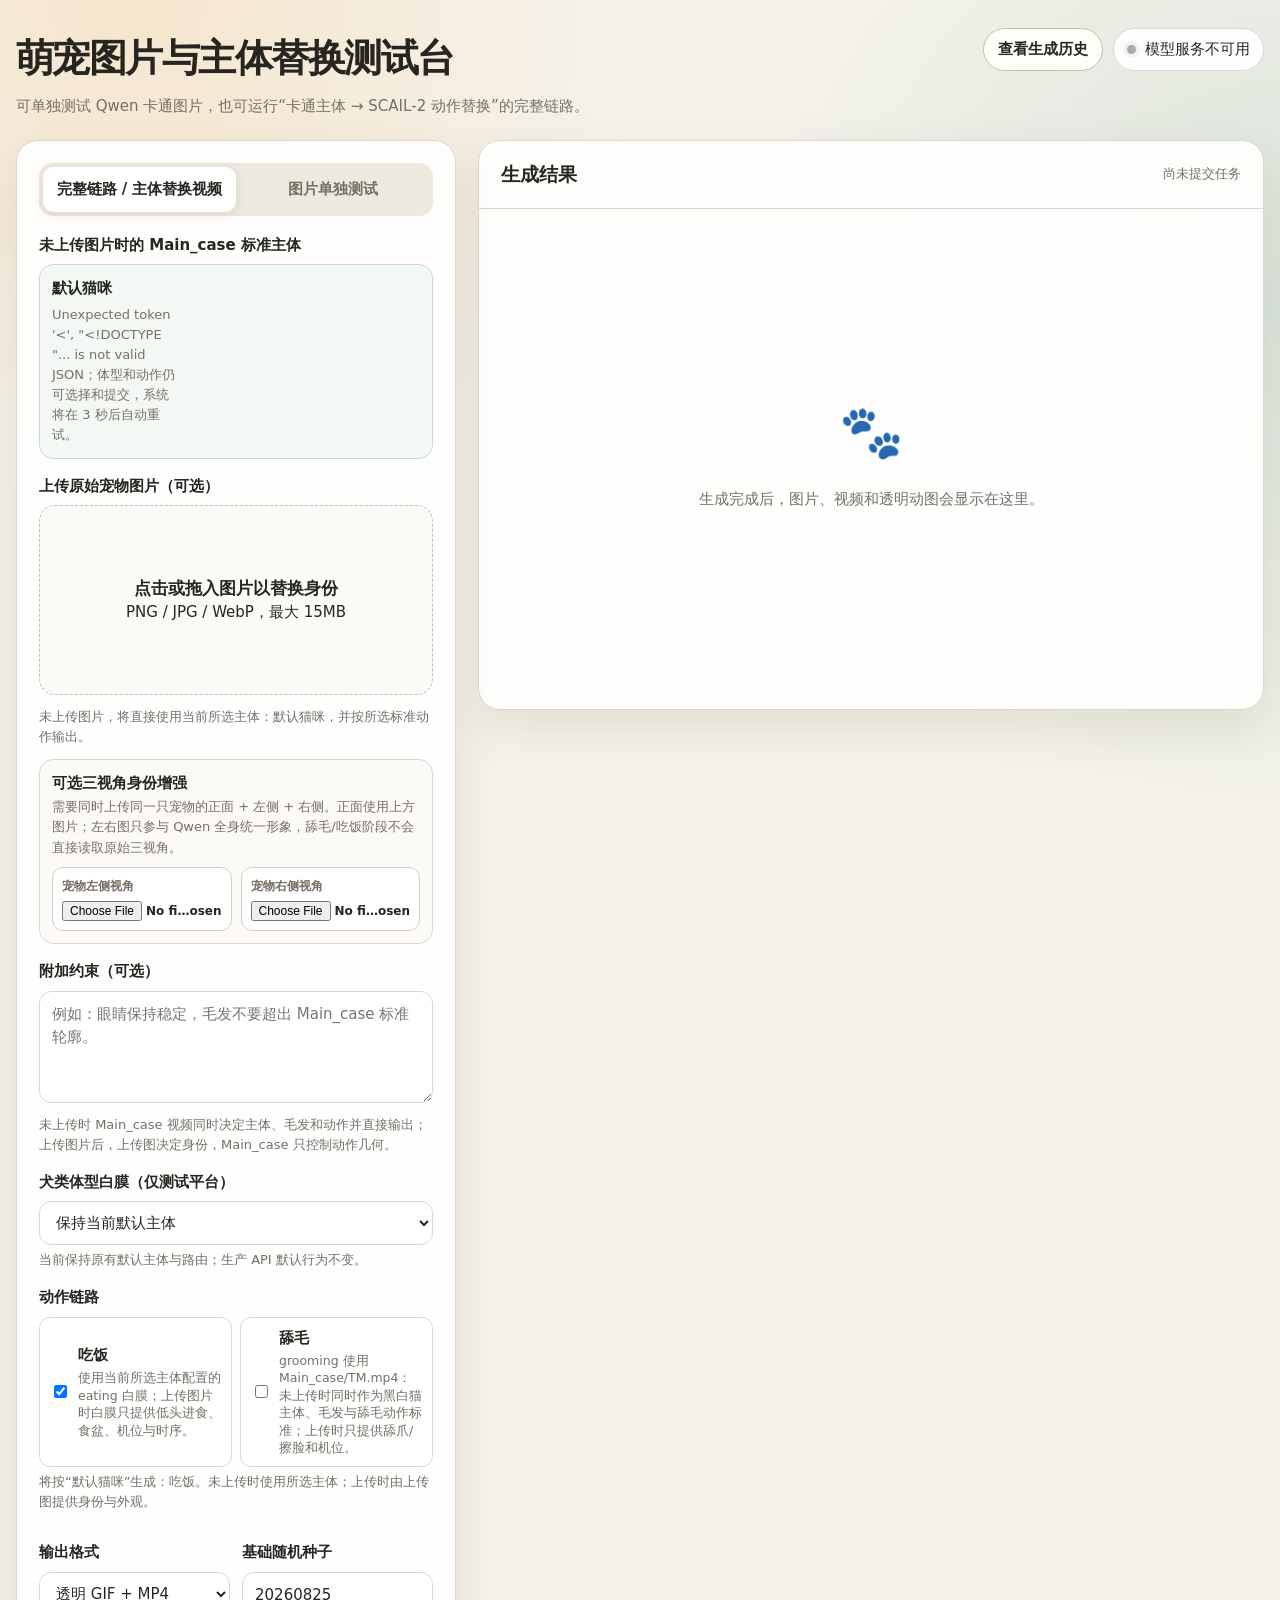
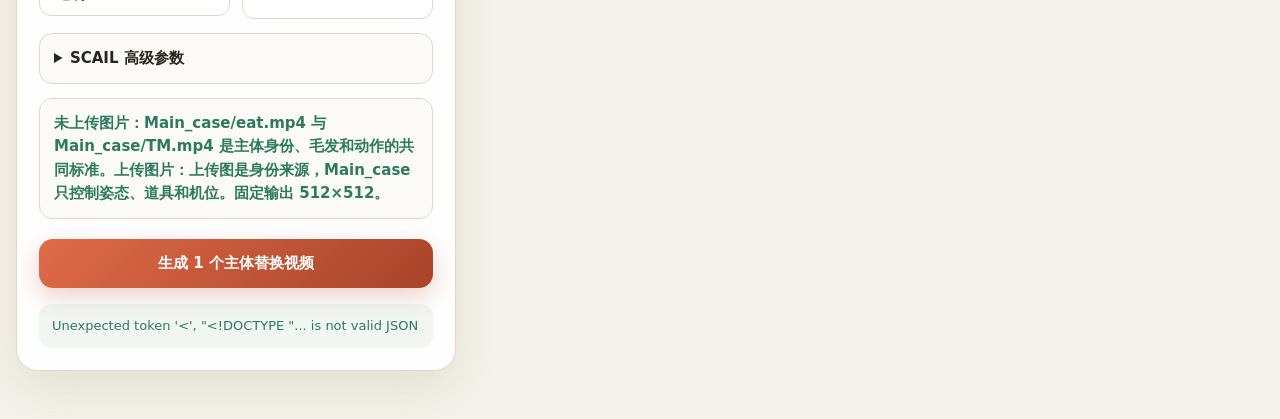
==== commit f484df93: "fix: bound first-frame retries and select best candidate" ====
--- a/web/platform/index.html
+++ b/web/platform/index.html
@@ -477,6 +477,8 @@
       retrying_first_frame_quality: '首帧未通过质量门禁，正在换种子继续生成',
       queued_for_first_frame_quality_retry: '首帧自动重试已排队',
       queued_for_first_frame_retry_capacity: '首帧自动重试等待队列空位',
+      queued_after_service_restart_bounded_first_frame: '服务重启后，首帧候选任务已恢复排队',
+      queued_after_operator_bounded_first_frame_resume: '首帧候选任务已人工恢复排队',
       finalizing_keyframes: '正在整理生成图片',
       completed_keyframes_only: '图片生成完成',
       generating_subject_replacement: '正在使用 SCAIL 生成主体替换视频',
@@ -1139,9 +1141,19 @@
       if (job.qwen_first_frame_validated_required) {
         const currentAction = job.qwen_first_frame_current_action;
         const state = (job.qwen_first_frame_states || {})[currentAction] || {};
-        if (state.status === 'retrying_with_new_seed_wave'
+        const attemptLimit = Number(job.qwen_first_frame_attempt_limit || state.attempt_limit || 10);
+        const currentAttempt = Number(job.qwen_first_frame_current_attempt || state.current_attempt || 0);
+        if (state.status === 'generating_candidate'
+          || ['retrying_cartoon_keyframe', 'queued_after_service_restart_bounded_first_frame', 'queued_after_operator_bounded_first_frame_resume'].includes(job.stage)) {
+          const attemptText = currentAttempt > 0 ? `（第 ${currentAttempt}/${attemptLimit} 个）` : '';
+          notices.push(`当前${actionLabels[currentAction] || currentAction || '动作'}首帧正在生成不同 seed 候选${attemptText}；最多 ${attemptLimit} 个，全部未严格通过时会选择身份优先的最优生成候选继续，不会发布原图占位，也不会移除动作。`);
+        } else if (state.status === 'retrying_with_new_seed_wave'
           || ['retrying_first_frame_quality', 'queued_for_first_frame_quality_retry'].includes(job.stage)) {
-          notices.push(`当前${actionLabels[currentAction] || currentAction || '动作'}首帧尚未通过质量门禁，系统正在自动换种子重试；不会发布原图占位，也不会移除该动作。`);
+          notices.push('这是旧版首帧重试状态；服务恢复后将按最多 10 个候选的有界策略执行。');
+        }
+        const bestEffortActions = job.qwen_first_frame_best_effort_actions || [];
+        if (bestEffortActions.length) {
+          notices.push(`首帧候选预算已耗尽：${bestEffortActions.map(action => actionLabels[action] || action).join('、')}已选择身份优先的最优生成候选继续后续链路。`);
         }
       }
       const degradedActions = Object.keys(job.qwen_reference_degraded_actions || {});
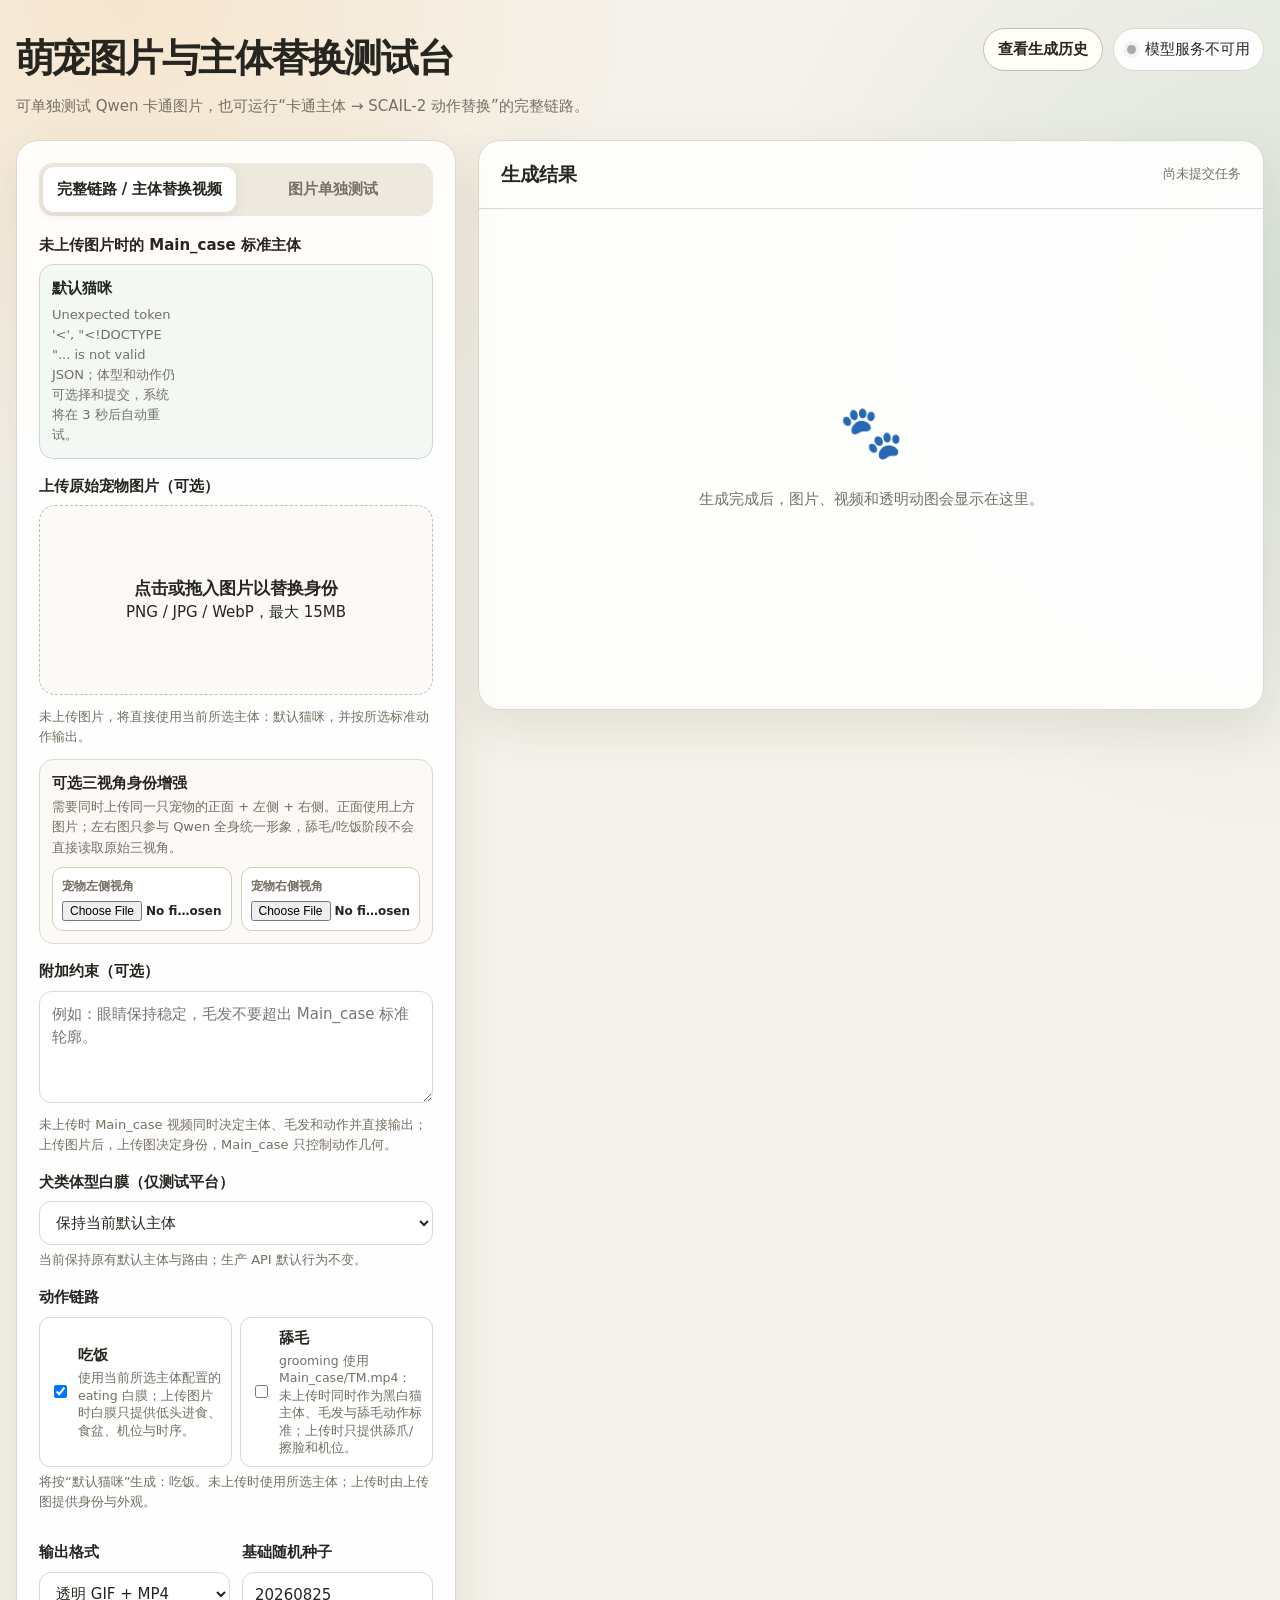
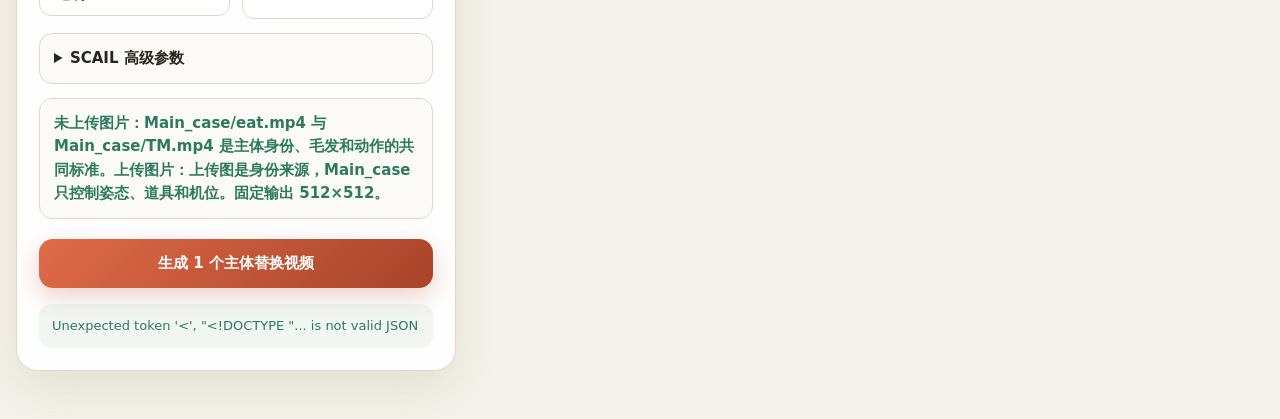
==== commit 54006aca: "fix: release generation form when content review pauses a job" ====
--- a/web/platform/index.html
+++ b/web/platform/index.html
@@ -491,6 +491,13 @@
       finalizing_subject_replacement: '正在整理主体替换结果',
       cancel_requested: '正在终止任务',
       cancelled: '任务已终止',
+      content_moderation_input: '正在审核输入',
+      content_moderation_input_pending_review: '输入待复核，请到历史页进行复核',
+      content_moderation_input_blocked: '输入审核未通过，已停止生成',
+      content_moderation_input_moderation_error: '输入审核异常，请到历史页重审',
+      content_moderation_input_retry: '正在重新审核输入',
+      content_moderation_output_blocked: '结果审核未通过，后续下载已拦截',
+      content_moderation_manual_reject: '审核已驳回，后续交付已拦截',
       completed: '生成完成',
       failed: '生成失败'
     };
@@ -1275,7 +1282,7 @@
         currentJob = job;
         showStatus(job);
         renderOutputsIfChanged(job.outputs);
-        if (['completed', 'failed', 'cancelled'].includes(job.status)) {
+        if (['completed', 'failed', 'cancelled', 'blocked', 'pending_review', 'moderation_error'].includes(job.status)) {
           currentJob = null;
           setBusy(false);
           return;
